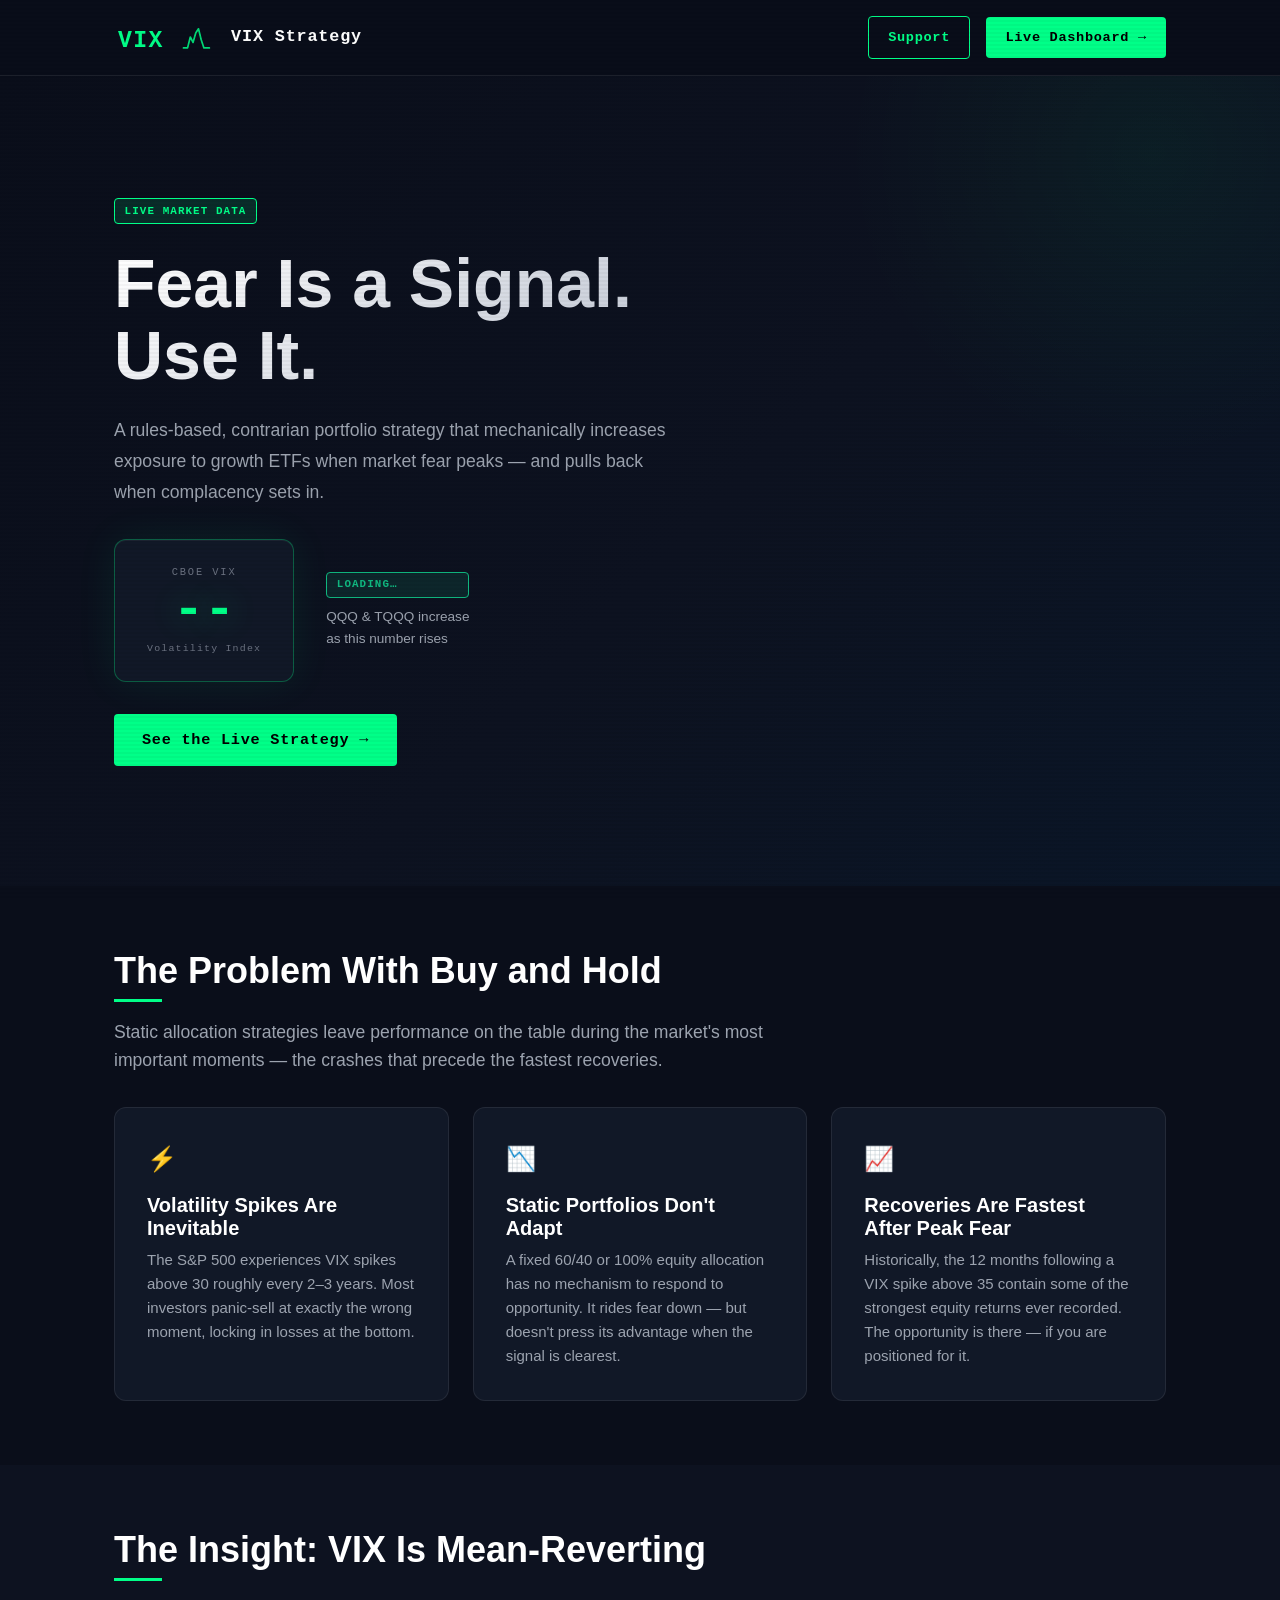
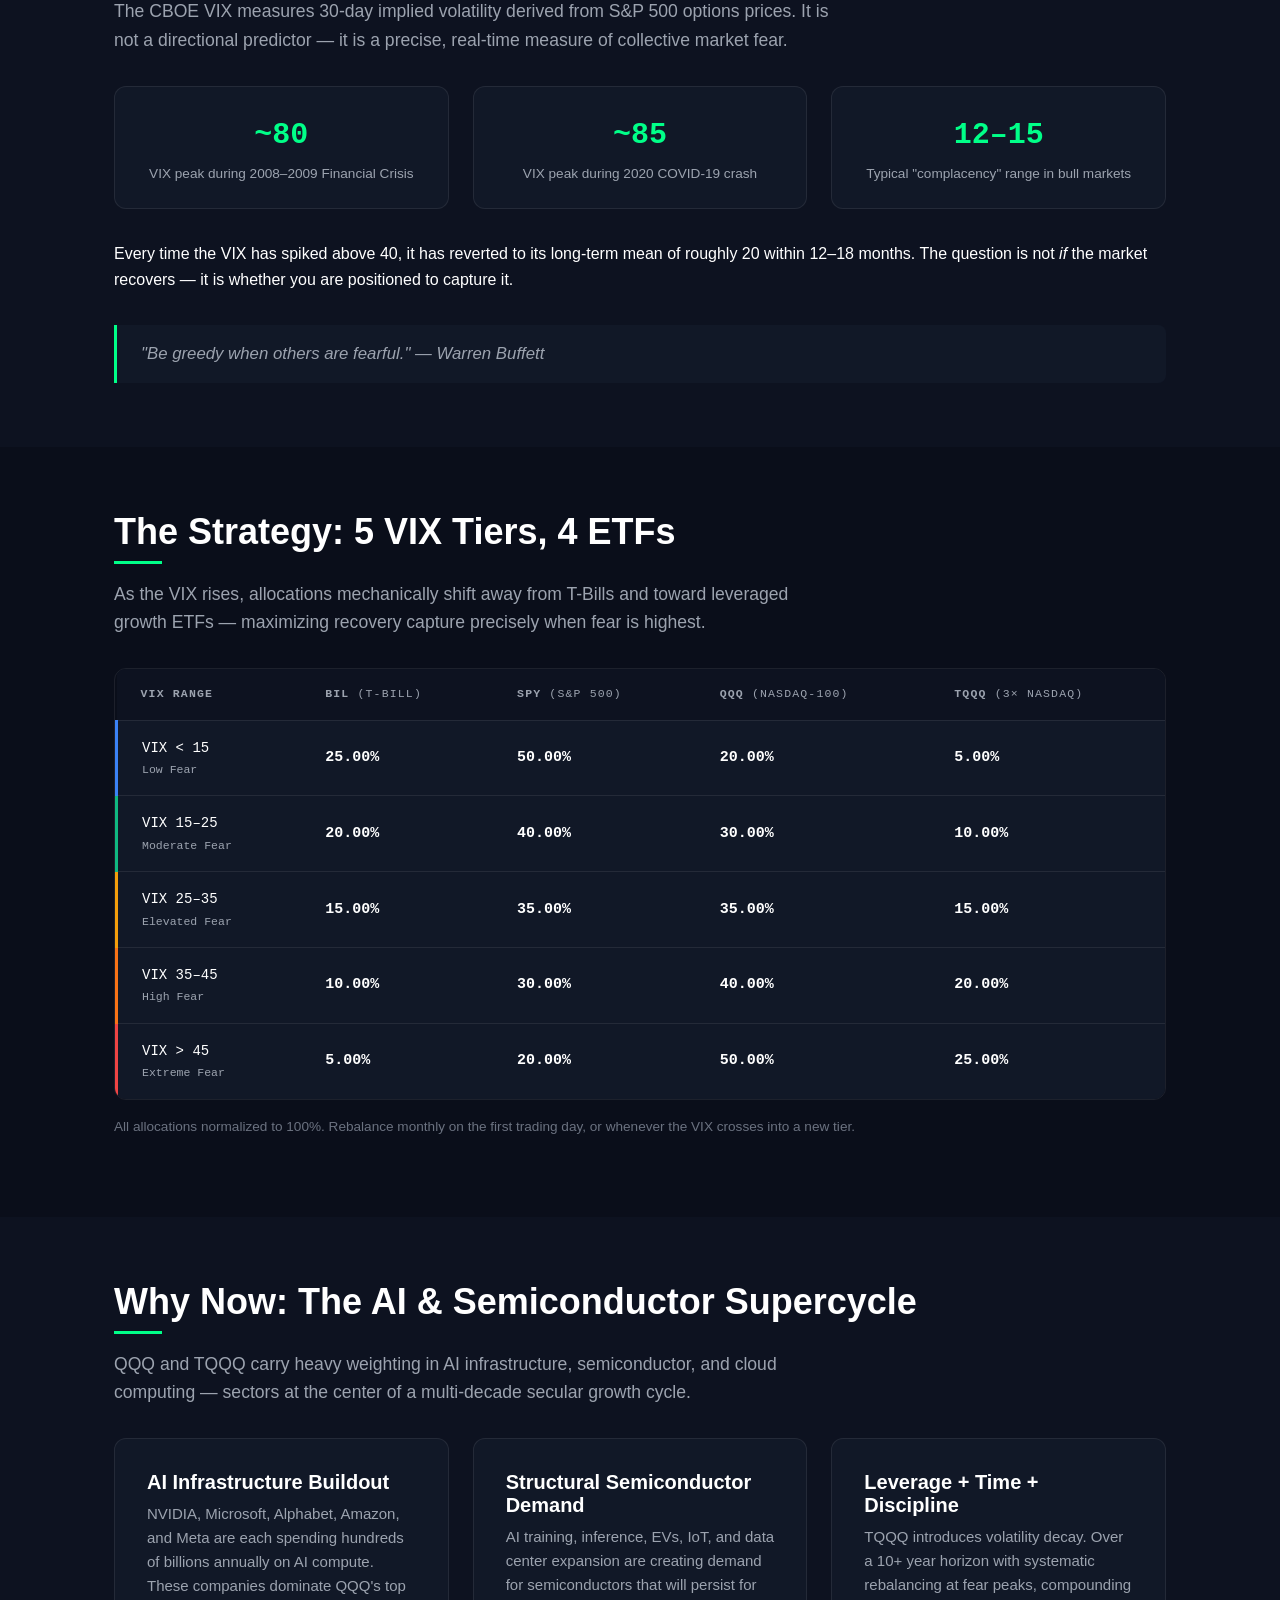
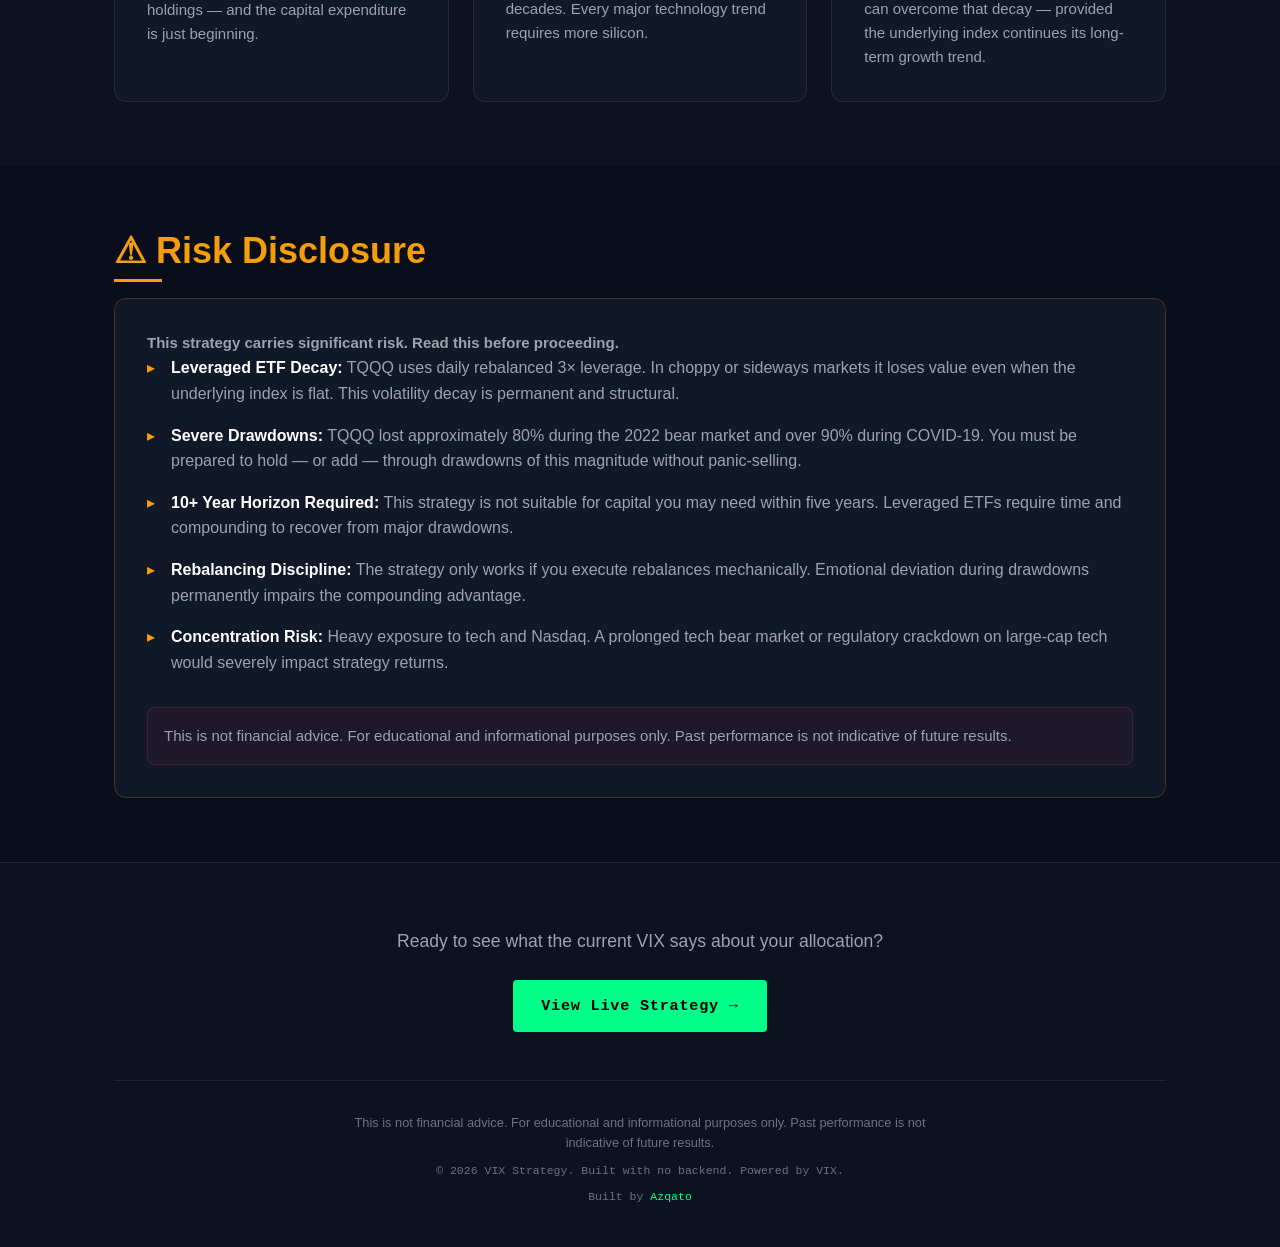
==== index.html @ ffb61e94 "feat: add footer credit and Support nav link (v1.0.9) - Added "Built by Azqato" footer credit on all" ====
<!DOCTYPE html>
<html lang="en">
<head>
  <meta charset="UTF-8">
  <meta name="viewport" content="width=device-width, initial-scale=1.0">
  <title>VIX Strategy — Fear Is a Signal. Use It.</title>
  <meta name="description" content="A rules-based, VIX-driven portfolio strategy. Real-time ETF allocations that increase growth exposure when market fear peaks.">

  <!-- Open Graph -->
  <meta property="og:title"       content="VIX Strategy — Fear Is a Signal. Use It.">
  <meta property="og:description" content="Dynamic ETF allocations driven by the CBOE VIX. More aggressive exposure when fear is highest.">
  <meta property="og:type"        content="website">
  <meta property="og:image"       content="assets/img/logo.svg">

  <link rel="icon" href="assets/img/favicon.svg" type="image/svg+xml">
  <link rel="stylesheet" href="assets/css/styles.css">
</head>
<body>

<!-- ============================================================
     Navigation
     ============================================================ -->
<header class="site-header">
  <nav class="nav-container" aria-label="Main navigation">
    <a href="index.html" class="nav-brand">
      <img src="assets/img/logo.svg" alt="VIX Strategy" class="nav-logo">
      <span class="nav-title">VIX Strategy</span>
    </a>
    <div style="display:flex;align-items:center;gap:var(--sp-md);">
      <a href="https://azqato.github.io/support.html" class="btn-secondary" target="_blank" rel="noopener noreferrer">Support</a>
      <a href="strategy.html" class="btn-primary">Live Dashboard →</a>
    </div>
  </nav>
</header>

<main>

  <!-- ============================================================
       Hero
       ============================================================ -->
  <section id="hero" class="hero-section">
    <div class="container">
      <div class="hero-content">
        <div class="hero-badge">
          <span class="badge badge-live" aria-label="Live market data indicator">LIVE MARKET DATA</span>
        </div>

        <h1 class="hero-headline">Fear Is a Signal.<br>Use It.</h1>

        <p class="hero-subheadline">
          A rules-based, contrarian portfolio strategy that mechanically
          increases exposure to growth ETFs when market fear peaks —
          and pulls back when complacency sets in.
        </p>

        <div class="hero-gauge-wrapper" aria-label="Live VIX gauge">
          <div class="vix-gauge-display">
            <div class="gauge-label">CBOE VIX</div>
            <div class="gauge-value" id="hero-vix-value" aria-live="polite" aria-label="Current VIX value">--</div>
            <div class="gauge-sublabel">Volatility Index</div>
          </div>
          <div class="gauge-tier-indicator">
            <span class="badge badge-tier2" id="hero-tier-badge">Loading…</span>
            <span class="text-secondary" style="font-size:0.85rem;">QQQ &amp; TQQQ increase<br>as this number rises</span>
          </div>
        </div>

        <a href="strategy.html" class="btn-primary btn-large">See the Live Strategy →</a>
      </div>
    </div>
  </section>

  <!-- ============================================================
       The Problem
       ============================================================ -->
  <section id="problem" class="section">
    <div class="container">
      <h2 class="section-title">The Problem With Buy and Hold</h2>
      <p class="section-lead">
        Static allocation strategies leave performance on the table
        during the market's most important moments — the crashes that
        precede the fastest recoveries.
      </p>

      <div class="problem-grid">
        <div class="card">
          <div class="card-icon text-accent-red">⚡</div>
          <h3>Volatility Spikes Are Inevitable</h3>
          <p>
            The S&amp;P 500 experiences VIX spikes above 30 roughly every
            2–3 years. Most investors panic-sell at exactly the wrong moment,
            locking in losses at the bottom.
          </p>
        </div>

        <div class="card">
          <div class="card-icon text-accent-amber">📉</div>
          <h3>Static Portfolios Don't Adapt</h3>
          <p>
            A fixed 60/40 or 100% equity allocation has no mechanism to
            respond to opportunity. It rides fear down — but doesn't
            press its advantage when the signal is clearest.
          </p>
        </div>

        <div class="card">
          <div class="card-icon text-accent-green">📈</div>
          <h3>Recoveries Are Fastest After Peak Fear</h3>
          <p>
            Historically, the 12 months following a VIX spike above 35
            contain some of the strongest equity returns ever recorded.
            The opportunity is there — if you are positioned for it.
          </p>
        </div>
      </div>
    </div>
  </section>

  <!-- ============================================================
       The Insight
       ============================================================ -->
  <section id="insight" class="section section-alt">
    <div class="container">
      <h2 class="section-title">The Insight: VIX Is Mean-Reverting</h2>
      <p class="section-lead">
        The CBOE VIX measures 30-day implied volatility derived from
        S&amp;P 500 options prices. It is not a directional predictor —
        it is a precise, real-time measure of collective market fear.
      </p>

      <div class="insight-grid">
        <div class="insight-stat">
          <div class="stat-value text-accent-green">~80</div>
          <div class="stat-label">VIX peak during 2008–2009 Financial Crisis</div>
        </div>
        <div class="insight-stat">
          <div class="stat-value text-accent-green">~85</div>
          <div class="stat-label">VIX peak during 2020 COVID-19 crash</div>
        </div>
        <div class="insight-stat">
          <div class="stat-value text-accent-green">12–15</div>
          <div class="stat-label">Typical "complacency" range in bull markets</div>
        </div>
      </div>

      <p>
        Every time the VIX has spiked above 40, it has reverted to its
        long-term mean of roughly 20 within 12–18 months. The question
        is not <em>if</em> the market recovers — it is whether you are
        positioned to capture it.
      </p>

      <blockquote class="insight-quote">
        <p>"Be greedy when others are fearful." — Warren Buffett</p>
      </blockquote>
    </div>
  </section>

  <!-- ============================================================
       The Strategy
       ============================================================ -->
  <section id="strategy" class="section">
    <div class="container">
      <h2 class="section-title">The Strategy: 5 VIX Tiers, 4 ETFs</h2>
      <p class="section-lead">
        As the VIX rises, allocations mechanically shift away from
        T-Bills and toward leveraged growth ETFs — maximizing recovery
        capture precisely when fear is highest.
      </p>

      <div class="table-wrapper">
        <table class="table-styled" aria-label="VIX tier allocation table">
          <thead>
            <tr>
              <th>VIX Range</th>
              <th>BIL <span class="ticker-desc">(T-Bill)</span></th>
              <th>SPY <span class="ticker-desc">(S&P 500)</span></th>
              <th>QQQ <span class="ticker-desc">(Nasdaq-100)</span></th>
              <th>TQQQ <span class="ticker-desc">(3× Nasdaq)</span></th>
            </tr>
          </thead>
          <tbody>
            <tr class="tier-row" data-tier="tier1">
              <td class="tier-label">VIX &lt; 15<span class="fear-label">Low Fear</span></td>
              <td class="data-value">25.00%</td>
              <td class="data-value">50.00%</td>
              <td class="data-value">20.00%</td>
              <td class="data-value">5.00%</td>
            </tr>
            <tr class="tier-row" data-tier="tier2">
              <td class="tier-label">VIX 15–25<span class="fear-label">Moderate Fear</span></td>
              <td class="data-value">20.00%</td>
              <td class="data-value">40.00%</td>
              <td class="data-value">30.00%</td>
              <td class="data-value">10.00%</td>
            </tr>
            <tr class="tier-row" data-tier="tier3">
              <td class="tier-label">VIX 25–35<span class="fear-label">Elevated Fear</span></td>
              <td class="data-value">15.00%</td>
              <td class="data-value">35.00%</td>
              <td class="data-value">35.00%</td>
              <td class="data-value">15.00%</td>
            </tr>
            <tr class="tier-row" data-tier="tier4">
              <td class="tier-label">VIX 35–45<span class="fear-label">High Fear</span></td>
              <td class="data-value">10.00%</td>
              <td class="data-value">30.00%</td>
              <td class="data-value">40.00%</td>
              <td class="data-value">20.00%</td>
            </tr>
            <tr class="tier-row" data-tier="tier5">
              <td class="tier-label">VIX &gt; 45<span class="fear-label">Extreme Fear</span></td>
              <td class="data-value">5.00%</td>
              <td class="data-value">20.00%</td>
              <td class="data-value">50.00%</td>
              <td class="data-value">25.00%</td>
            </tr>
          </tbody>
        </table>
      </div>

      <p class="table-note">
        All allocations normalized to 100%. Rebalance monthly on the first
        trading day, or whenever the VIX crosses into a new tier.
      </p>
    </div>
  </section>

  <!-- ============================================================
       Why Now
       ============================================================ -->
  <section id="why-now" class="section section-alt">
    <div class="container">
      <h2 class="section-title">Why Now: The AI &amp; Semiconductor Supercycle</h2>
      <p class="section-lead">
        QQQ and TQQQ carry heavy weighting in AI infrastructure,
        semiconductor, and cloud computing — sectors at the center of a
        multi-decade secular growth cycle.
      </p>

      <div class="why-grid">
        <div class="card">
          <h3>AI Infrastructure Buildout</h3>
          <p>
            NVIDIA, Microsoft, Alphabet, Amazon, and Meta are each spending
            hundreds of billions annually on AI compute. These companies
            dominate QQQ's top holdings — and the capital expenditure is
            just beginning.
          </p>
        </div>
        <div class="card">
          <h3>Structural Semiconductor Demand</h3>
          <p>
            AI training, inference, EVs, IoT, and data center expansion are
            creating demand for semiconductors that will persist for decades.
            Every major technology trend requires more silicon.
          </p>
        </div>
        <div class="card">
          <h3>Leverage + Time + Discipline</h3>
          <p>
            TQQQ introduces volatility decay. Over a 10+ year horizon with
            systematic rebalancing at fear peaks, compounding can overcome
            that decay — provided the underlying index continues its
            long-term growth trend.
          </p>
        </div>
      </div>
    </div>
  </section>

  <!-- ============================================================
       Risk Disclosure
       ============================================================ -->
  <section id="risk" class="section risk-section">
    <div class="container">
      <h2 class="section-title">⚠ Risk Disclosure</h2>

      <div class="risk-card card">
        <p class="risk-lead">This strategy carries significant risk. Read this before proceeding.</p>

        <ul class="risk-list" aria-label="Risk factors">
          <li>
            <strong>Leveraged ETF Decay:</strong> TQQQ uses daily rebalanced
            3× leverage. In choppy or sideways markets it loses value even
            when the underlying index is flat. This volatility decay is
            permanent and structural.
          </li>
          <li>
            <strong>Severe Drawdowns:</strong> TQQQ lost approximately 80%
            during the 2022 bear market and over 90% during COVID-19. You
            must be prepared to hold — or add — through drawdowns of this
            magnitude without panic-selling.
          </li>
          <li>
            <strong>10+ Year Horizon Required:</strong> This strategy is not
            suitable for capital you may need within five years. Leveraged ETFs
            require time and compounding to recover from major drawdowns.
          </li>
          <li>
            <strong>Rebalancing Discipline:</strong> The strategy only works
            if you execute rebalances mechanically. Emotional deviation during
            drawdowns permanently impairs the compounding advantage.
          </li>
          <li>
            <strong>Concentration Risk:</strong> Heavy exposure to tech and
            Nasdaq. A prolonged tech bear market or regulatory crackdown on
            large-cap tech would severely impact strategy returns.
          </li>
        </ul>

        <p class="disclaimer-text">
          This is not financial advice. For educational and informational
          purposes only. Past performance is not indicative of future results.
        </p>
      </div>
    </div>
  </section>

</main>

<!-- ============================================================
     Footer
     ============================================================ -->
<footer class="site-footer">
  <div class="container">
    <div class="footer-cta">
      <p>Ready to see what the current VIX says about your allocation?</p>
      <a href="strategy.html" class="btn-primary btn-large">View Live Strategy →</a>
    </div>
    <div class="footer-disclaimer">
      <p>
        This is not financial advice. For educational and informational
        purposes only. Past performance is not indicative of future results.
      </p>
      <p class="footer-copyright">© 2026 VIX Strategy. Built with no backend. Powered by VIX.</p>
      <p class="footer-copyright">Built by <a href="https://azqato.github.io/" target="_blank" rel="noopener noreferrer" style="color:var(--accent-green);text-decoration:none;">Azqato</a></p>
    </div>
  </div>
</footer>

<script type="module">
  import { getCachedVIX, fetchVIX } from './assets/js/vix.js';
  import { getTier }                from './assets/js/strategy.js';

  const SHORT_LABELS = {
    tier1: 'Tier 1 — Low Fear',
    tier2: 'Tier 2 — Moderate Fear',
    tier3: 'Tier 3 — Elevated Fear',
    tier4: 'Tier 4 — High Fear',
    tier5: 'Tier 5 — Extreme Fear',
  };
  const TIER_CLASSES = {
    tier1: 'badge badge-tier1',
    tier2: 'badge badge-tier2',
    tier3: 'badge badge-tier3',
    tier4: 'badge badge-tier4',
    tier5: 'badge badge-tier5',
  };

  function updateGauge(vixValue) {
    const valueEl = document.getElementById('hero-vix-value');
    const badgeEl = document.getElementById('hero-tier-badge');
    if (!valueEl || !badgeEl || vixValue == null) return;
    valueEl.textContent   = vixValue.toFixed(2);
    const tier            = getTier(vixValue);
    badgeEl.textContent   = SHORT_LABELS[tier] ?? tier;
    badgeEl.className     = TIER_CLASSES[tier] ?? 'badge';
  }

  (async () => {
    // Paint last-known value from localStorage instantly — no network wait
    const cached = getCachedVIX();
    if (cached) updateGauge(cached.value);

    // Fetch fresh data and update if it changed
    const fresh = await fetchVIX();
    if (fresh.value != null) updateGauge(fresh.value);
  })();
</script>
</body>
</html>
---- assets/css/styles.css ----
/* ================================================
   VIX Strategy — Global Stylesheet
   ================================================ */

:root {
  /* Backgrounds */
  --bg-primary:    #0a0e1a;
  --bg-secondary:  #0d1220;
  --bg-card:       #111827;
  --bg-card-hover: #1a2235;

  /* Text */
  --text-primary:   #ffffff;
  --text-secondary: #9ca3af;
  --text-muted:     #6b7280;

  /* Accents */
  --accent-green:  #00ff88;
  --accent-amber:  #f59e0b;
  --accent-blue:   #3b82f6;
  --accent-red:    #ef4444;
  --accent-orange: #f97316;

  /* Borders */
  --border:        rgba(255, 255, 255, 0.08);
  --border-accent: rgba(0, 255, 136, 0.3);

  /* Ticker colors (match TICKERS in strategy.js) */
  --color-bil:  #3b82f6;
  --color-spy:  #00ff88;
  --color-qqq:  #f59e0b;
  --color-tqqq: #ef4444;

  /* Tier indicator colors */
  --tier1-color: #3b82f6;
  --tier2-color: #10b981;
  --tier3-color: #f59e0b;
  --tier4-color: #f97316;
  --tier5-color: #ef4444;

  /* Typography */
  --font-body: -apple-system, BlinkMacSystemFont, 'Segoe UI', Roboto, sans-serif;
  --font-mono: 'Courier New', 'Lucida Console', monospace;

  /* Spacing scale */
  --sp-xs:  0.25rem;
  --sp-sm:  0.5rem;
  --sp-md:  1rem;
  --sp-lg:  1.5rem;
  --sp-xl:  2rem;
  --sp-2xl: 3rem;
  --sp-3xl: 4rem;

  /* Radius */
  --r-sm: 4px;
  --r-md: 8px;
  --r-lg: 12px;

  --transition: all 0.2s ease;
}

/* ================================================
   Reset
   ================================================ */
*, *::before, *::after {
  box-sizing: border-box;
  margin: 0;
  padding: 0;
}

html { scroll-behavior: smooth; }

body {
  background-color: var(--bg-primary);
  color: var(--text-primary);
  font-family: var(--font-body);
  font-size: 1rem;
  line-height: 1.6;
  min-width: 375px;
  overflow-x: hidden;
}

/* Subtle scanline overlay — pointer-events disabled so it doesn't block clicks */
body::before {
  content: '';
  position: fixed;
  inset: 0;
  background: repeating-linear-gradient(
    0deg,
    transparent,
    transparent 2px,
    rgba(0, 0, 0, 0.03) 2px,
    rgba(0, 0, 0, 0.03) 4px
  );
  pointer-events: none;
  z-index: 9999;
}

/* ================================================
   Typography
   ================================================ */
h1, h2, h3, h4 {
  font-weight: 700;
  line-height: 1.15;
  color: var(--text-primary);
}

h1 { font-size: clamp(2rem, 5vw, 3.5rem); }
h2 { font-size: clamp(1.5rem, 3vw, 2.25rem); }
h3 { font-size: 1.25rem; }
h4 { font-size: 1rem; }

p   { margin-bottom: var(--sp-md); }
em  { font-style: italic; }

a {
  color: var(--accent-green);
  text-decoration: none;
  transition: var(--transition);
}
a:hover { opacity: 0.8; }

/* ================================================
   Layout
   ================================================ */
.container {
  width: 100%;
  max-width: 1100px;
  margin: 0 auto;
  padding: 0 var(--sp-lg);
}

/* ================================================
   Navigation
   ================================================ */
.site-header {
  position: sticky;
  top: 0;
  z-index: 100;
  background: rgba(10, 14, 26, 0.96);
  border-bottom: 1px solid var(--border);
  backdrop-filter: blur(10px);
}

.nav-container {
  display: flex;
  align-items: center;
  justify-content: space-between;
  padding: var(--sp-md) var(--sp-lg);
  max-width: 1100px;
  margin: 0 auto;
}

.nav-brand {
  display: flex;
  align-items: center;
  gap: var(--sp-sm);
  text-decoration: none;
}

.nav-logo  { height: 30px; width: auto; }

.nav-title {
  font-family: var(--font-mono);
  font-size: 1.05rem;
  font-weight: 700;
  color: var(--text-primary);
  letter-spacing: 0.05em;
}

/* ================================================
   Buttons
   ================================================ */
.btn-primary {
  display: inline-block;
  padding: 0.6rem 1.2rem;
  background: var(--accent-green);
  color: #000;
  font-family: var(--font-mono);
  font-size: 0.85rem;
  font-weight: 700;
  letter-spacing: 0.05em;
  border-radius: var(--r-sm);
  border: none;
  cursor: pointer;
  text-decoration: none;
  transition: var(--transition);
}
.btn-primary:hover {
  background: #00e87a;
  opacity: 1;
  transform: translateY(-1px);
  box-shadow: 0 4px 18px rgba(0, 255, 136, 0.35);
}
.btn-primary.btn-large {
  padding: 0.875rem 1.75rem;
  font-size: 0.95rem;
}

.btn-secondary {
  display: inline-block;
  padding: 0.6rem 1.2rem;
  background: transparent;
  color: var(--accent-green);
  font-family: var(--font-mono);
  font-size: 0.85rem;
  font-weight: 600;
  letter-spacing: 0.05em;
  border-radius: var(--r-sm);
  border: 1px solid var(--accent-green);
  cursor: pointer;
  text-decoration: none;
  transition: var(--transition);
}
.btn-secondary:hover {
  background: rgba(0, 255, 136, 0.1);
  opacity: 1;
}

/* ================================================
   Badges
   ================================================ */
.badge {
  display: inline-block;
  padding: 0.2rem 0.6rem;
  font-family: var(--font-mono);
  font-size: 0.68rem;
  font-weight: 700;
  letter-spacing: 0.1em;
  text-transform: uppercase;
  border-radius: var(--r-sm);
}

.badge-live {
  background: rgba(0, 255, 136, 0.12);
  color: var(--accent-green);
  border: 1px solid var(--accent-green);
  animation: pulse-badge 2.5s ease-in-out infinite;
}
.badge-cached {
  background: rgba(245, 158, 11, 0.12);
  color: var(--accent-amber);
  border: 1px solid var(--accent-amber);
}
.badge-error {
  background: rgba(239, 68, 68, 0.12);
  color: var(--accent-red);
  border: 1px solid var(--accent-red);
}

@keyframes pulse-badge {
  0%, 100% { opacity: 1; }
  50%       { opacity: 0.55; }
}

/* Tier variant badges */
.badge-tier1 { background: rgba(59,130,246,0.12); color: var(--tier1-color); border: 1px solid var(--tier1-color); }
.badge-tier2 { background: rgba(16,185,129,0.12); color: var(--tier2-color); border: 1px solid var(--tier2-color); }
.badge-tier3 { background: rgba(245,158,11,0.12); color: var(--tier3-color); border: 1px solid var(--tier3-color); }
.badge-tier4 { background: rgba(249,115,22,0.12); color: var(--tier4-color); border: 1px solid var(--tier4-color); }
.badge-tier5 { background: rgba(239,68,68,0.12);  color: var(--tier5-color); border: 1px solid var(--tier5-color); }

/* ================================================
   Cards
   ================================================ */
.card {
  background: var(--bg-card);
  border: 1px solid var(--border);
  border-radius: var(--r-lg);
  padding: var(--sp-xl);
  transition: var(--transition);
}
.card:hover {
  border-color: rgba(0, 255, 136, 0.18);
  background: var(--bg-card-hover);
}
.card h3 { margin-bottom: var(--sp-sm); }
.card p  { color: var(--text-secondary); font-size: 0.9375rem; margin-bottom: 0; }

.card-icon { font-size: 1.5rem; margin-bottom: var(--sp-md); }

/* ================================================
   Tables
   ================================================ */
.table-wrapper {
  overflow-x: auto;
  border-radius: var(--r-lg);
  border: 1px solid var(--border);
}

.table-styled {
  width: 100%;
  border-collapse: collapse;
  font-size: 0.9375rem;
}

.table-styled thead { background: var(--bg-secondary); }

.table-styled th {
  padding: var(--sp-md) var(--sp-lg);
  text-align: left;
  font-family: var(--font-mono);
  font-size: 0.72rem;
  font-weight: 700;
  letter-spacing: 0.1em;
  text-transform: uppercase;
  color: var(--text-secondary);
  border-bottom: 1px solid var(--border);
  white-space: nowrap;
}

.table-styled td {
  padding: var(--sp-md) var(--sp-lg);
  border-bottom: 1px solid var(--border);
  color: var(--text-primary);
  vertical-align: middle;
}

.table-styled tbody tr:last-child td { border-bottom: none; }

.table-styled tbody tr {
  background: var(--bg-card);
  transition: var(--transition);
}
.table-styled tbody tr:hover { background: var(--bg-card-hover); }

/* Tier left-border color coding */
.tier-row[data-tier="tier1"] { border-left: 3px solid var(--tier1-color); }
.tier-row[data-tier="tier2"] { border-left: 3px solid var(--tier2-color); }
.tier-row[data-tier="tier3"] { border-left: 3px solid var(--tier3-color); }
.tier-row[data-tier="tier4"] { border-left: 3px solid var(--tier4-color); }
.tier-row[data-tier="tier5"] { border-left: 3px solid var(--tier5-color); }

/* Active row on strategy page tier-reference table */
.tier-active-row {
  background: rgba(0, 255, 136, 0.05) !important;
  border-left: 3px solid var(--accent-green) !important;
}
.tier-active-row td { color: var(--accent-green) !important; }

.tier-label      { font-family: var(--font-mono); font-size: 0.875rem; }
.fear-label      { display: block; font-size: 0.72rem; color: var(--text-secondary); margin-top: 2px; }
.ticker-desc     { font-weight: 400; color: var(--text-secondary); font-size: 0.72rem; }

.data-value {
  font-family: var(--font-mono);
  font-weight: 600;
}

/* ================================================
   Section Base
   ================================================ */
.section { padding: var(--sp-3xl) 0; }

.section-alt { background: var(--bg-secondary); }

.section-title {
  margin-bottom: var(--sp-md);
}
.section-title::after {
  content: '';
  display: block;
  width: 48px;
  height: 3px;
  background: var(--accent-green);
  margin-top: var(--sp-sm);
}

.section-lead {
  font-size: 1.1rem;
  color: var(--text-secondary);
  margin-bottom: var(--sp-xl);
  max-width: 720px;
}

.table-note {
  margin-top: var(--sp-md);
  font-size: 0.85rem;
  color: var(--text-muted);
}

/* ================================================
   Hero (index.html)
   ================================================ */
.hero-section {
  min-height: 90vh;
  display: flex;
  align-items: center;
  padding: var(--sp-3xl) 0;
  background: linear-gradient(135deg, var(--bg-primary) 0%, #0d1220 55%, #0a1628 100%);
  position: relative;
  overflow: hidden;
}
.hero-section::after {
  content: '';
  position: absolute;
  top: -30%;
  right: -15%;
  width: 640px;
  height: 640px;
  background: radial-gradient(circle, rgba(0, 255, 136, 0.05) 0%, transparent 68%);
  pointer-events: none;
}

.hero-content {
  position: relative;
  z-index: 1;
  max-width: 700px;
}

.hero-badge   { margin-bottom: var(--sp-lg); }

.hero-headline {
  font-size: clamp(2.5rem, 6vw, 4.25rem);
  font-weight: 900;
  line-height: 1.05;
  margin-bottom: var(--sp-lg);
  background: linear-gradient(140deg, #ffffff 0%, #b0b8c8 100%);
  -webkit-background-clip: text;
  -webkit-text-fill-color: transparent;
  background-clip: text;
}

.hero-subheadline {
  font-size: 1.1rem;
  color: var(--text-secondary);
  max-width: 560px;
  line-height: 1.75;
  margin-bottom: var(--sp-xl);
}

.hero-gauge-wrapper {
  display: flex;
  align-items: center;
  gap: var(--sp-xl);
  margin: var(--sp-xl) 0;
}

.vix-gauge-display {
  background: var(--bg-card);
  border: 1px solid var(--border-accent);
  border-radius: var(--r-lg);
  padding: var(--sp-lg) var(--sp-xl);
  text-align: center;
  box-shadow: 0 0 40px rgba(0, 255, 136, 0.08), inset 0 1px 0 rgba(255,255,255,0.05);
}

.gauge-label {
  font-family: var(--font-mono);
  font-size: 0.65rem;
  letter-spacing: 0.18em;
  text-transform: uppercase;
  color: var(--text-muted);
  margin-bottom: var(--sp-xs);
}

.gauge-value {
  font-family: var(--font-mono);
  font-size: 3.25rem;
  font-weight: 700;
  color: var(--accent-green);
  text-shadow: 0 0 32px rgba(0, 255, 136, 0.45);
  line-height: 1;
  animation: gauge-pulse 3s ease-in-out infinite;
}

.gauge-sublabel {
  font-family: var(--font-mono);
  font-size: 0.62rem;
  letter-spacing: 0.12em;
  color: var(--text-muted);
  margin-top: var(--sp-xs);
}

.gauge-tier-indicator {
  display: flex;
  flex-direction: column;
  gap: var(--sp-sm);
}

@keyframes gauge-pulse {
  0%, 100% { opacity: 1;   text-shadow: 0 0 32px rgba(0,255,136,0.45); }
  50%       { opacity: 0.8; text-shadow: 0 0 16px rgba(0,255,136,0.2);  }
}

/* ================================================
   Problem / Why-Now Grid
   ================================================ */
.problem-grid,
.why-grid {
  display: grid;
  grid-template-columns: repeat(auto-fit, minmax(270px, 1fr));
  gap: var(--sp-lg);
}

/* ================================================
   Insight Section
   ================================================ */
.insight-grid {
  display: grid;
  grid-template-columns: repeat(auto-fit, minmax(180px, 1fr));
  gap: var(--sp-lg);
  margin: var(--sp-xl) 0;
}

.insight-stat {
  text-align: center;
  padding: var(--sp-lg);
  background: var(--bg-card);
  border: 1px solid var(--border);
  border-radius: var(--r-lg);
}

.stat-value {
  font-family: var(--font-mono);
  font-size: 1.875rem;
  font-weight: 700;
  margin-bottom: var(--sp-xs);
}

.stat-label {
  font-size: 0.85rem;
  color: var(--text-secondary);
}

.insight-quote {
  border-left: 3px solid var(--accent-green);
  padding: var(--sp-md) var(--sp-lg);
  margin: var(--sp-xl) 0 0;
  background: var(--bg-card);
  border-radius: 0 var(--r-md) var(--r-md) 0;
  font-style: italic;
  font-size: 1.05rem;
  color: var(--text-secondary);
}
.insight-quote p { margin: 0; }

/* ================================================
   Risk Section
   ================================================ */
.risk-section .section-title       { color: var(--accent-amber); }
.risk-section .section-title::after { background: var(--accent-amber); }

.risk-card { border-color: rgba(245, 158, 11, 0.2); }

.risk-lead {
  font-size: 1.05rem;
  font-weight: 600;
  color: var(--accent-amber);
  margin-bottom: var(--sp-lg);
}

.risk-list {
  list-style: none;
  display: flex;
  flex-direction: column;
  gap: var(--sp-md);
  margin-bottom: var(--sp-xl);
}
.risk-list li {
  padding-left: var(--sp-lg);
  position: relative;
  color: var(--text-secondary);
}
.risk-list li::before {
  content: '▸';
  position: absolute;
  left: 0;
  color: var(--accent-amber);
}
.risk-list li strong { color: var(--text-primary); }

.disclaimer-text {
  font-size: 0.85rem;
  color: var(--text-muted);
  padding: var(--sp-md);
  background: rgba(239, 68, 68, 0.05);
  border: 1px solid rgba(239, 68, 68, 0.2);
  border-radius: var(--r-md);
  margin-bottom: 0;
}

/* ================================================
   Footer
   ================================================ */
.site-footer {
  background: var(--bg-secondary);
  border-top: 1px solid var(--border);
  padding: var(--sp-3xl) 0 var(--sp-xl);
}

.footer-cta {
  text-align: center;
  margin-bottom: var(--sp-2xl);
}
.footer-cta p {
  font-size: 1.1rem;
  color: var(--text-secondary);
  margin-bottom: var(--sp-lg);
}

.footer-disclaimer {
  text-align: center;
  border-top: 1px solid var(--border);
  padding-top: var(--sp-xl);
}
.footer-disclaimer p {
  font-size: 0.8rem;
  color: var(--text-muted);
  max-width: 620px;
  margin: 0 auto var(--sp-sm);
}
.footer-copyright {
  font-family: var(--font-mono);
  font-size: 0.72rem !important;
}

/* ================================================
   Strategy Page — VIX Feed
   ================================================ */
.vix-feed-section {
  padding: var(--sp-2xl) 0;
  background: var(--bg-secondary);
  border-bottom: 1px solid var(--border);
}

.vix-feed-inner {
  display: flex;
  align-items: center;
  justify-content: space-between;
  flex-wrap: wrap;
  gap: var(--sp-lg);
}

.vix-primary {
  display: flex;
  align-items: flex-end;
  gap: var(--sp-md);
}

.vix-number {
  font-family: var(--font-mono);
  font-size: clamp(4rem, 10vw, 6rem);
  font-weight: 700;
  color: var(--accent-green);
  text-shadow: 0 0 40px rgba(0, 255, 136, 0.3);
  line-height: 1;
  transition: color 0.3s ease;
}

@keyframes flash-update {
  0%   { color: var(--accent-green); }
  40%  { color: #ffffff; text-shadow: 0 0 20px rgba(255,255,255,0.6); }
  100% { color: var(--accent-green); }
}
.vix-number.vix-updated { animation: flash-update 0.5s ease forwards; }

.vix-meta {
  display: flex;
  flex-direction: column;
  gap: var(--sp-xs);
  padding-bottom: 0.5rem;
}
.vix-index-label {
  font-family: var(--font-mono);
  font-size: 0.7rem;
  letter-spacing: 0.12em;
  text-transform: uppercase;
  color: var(--text-muted);
}
.vix-timestamp {
  font-family: var(--font-mono);
  font-size: 0.8rem;
  color: var(--text-secondary);
}

.vix-actions {
  display: flex;
  align-items: center;
  gap: var(--sp-md);
}

/* ================================================
   Strategy Page — Tier Banner
   ================================================ */
.tier-banner-section {
  padding: var(--sp-md) 0;
  border-bottom: 1px solid var(--border);
}

.tier-banner {
  display: inline-block;
  font-family: var(--font-mono);
  font-size: clamp(0.8rem, 2vw, 1rem);
  font-weight: 700;
  letter-spacing: 0.04em;
  padding: var(--sp-md) var(--sp-lg);
  border-radius: var(--r-md);
  background: var(--bg-card);
  border: 1px solid var(--border);
  color: var(--text-secondary);
  transition: var(--transition);
}

.tier-banner[data-tier="tier1"] { color: var(--tier1-color); border-color: var(--tier1-color); background: rgba(59,130,246,0.05); }
.tier-banner[data-tier="tier2"] { color: var(--tier2-color); border-color: var(--tier2-color); background: rgba(16,185,129,0.05); }
.tier-banner[data-tier="tier3"] { color: var(--tier3-color); border-color: var(--tier3-color); background: rgba(245,158,11,0.05); }
.tier-banner[data-tier="tier4"] { color: var(--tier4-color); border-color: var(--tier4-color); background: rgba(249,115,22,0.05); }
.tier-banner[data-tier="tier5"] { color: var(--tier5-color); border-color: var(--tier5-color); background: rgba(239,68,68,0.05); }

/* ================================================
   Strategy Page — Chart & Legend
   ================================================ */
.chart-section { padding: var(--sp-2xl) 0; }

.chart-grid {
  display: grid;
  grid-template-columns: 360px 1fr;
  gap: var(--sp-2xl);
  align-items: center;
}

.chart-wrapper {
  position: relative;
  height: 360px;
  width: 100%;
}

.chart-legend {
  display: flex;
  flex-direction: column;
  gap: var(--sp-md);
}

.legend-item {
  display: flex;
  align-items: center;
  gap: var(--sp-sm);
  padding: var(--sp-md) var(--sp-lg);
  background: var(--bg-card);
  border: 1px solid var(--border);
  border-radius: var(--r-md);
  transition: var(--transition);
}
.legend-item:hover { border-color: rgba(255,255,255,0.15); background: var(--bg-card-hover); }

.legend-swatch {
  width: 14px;
  height: 14px;
  border-radius: 3px;
  flex-shrink: 0;
}
.legend-symbol {
  font-family: var(--font-mono);
  font-weight: 700;
  font-size: 1rem;
  flex: 1;
}
.legend-pct {
  font-family: var(--font-mono);
  font-size: 1rem;
  color: var(--accent-green);
}

/* ================================================
   Strategy Page — Ticker Badge
   ================================================ */
.ticker-badge {
  font-family: var(--font-mono);
  font-weight: 700;
  font-size: 0.8rem;
  padding: 0.15rem 0.45rem;
  border-radius: var(--r-sm);
  border: 1px solid currentColor;
}

/* ================================================
   Strategy Page — Section Headers
   ================================================ */
.dashboard-section {
  padding: var(--sp-2xl) 0;
}
.dashboard-section + .dashboard-section {
  border-top: 1px solid var(--border);
}
.section-header {
  display: flex;
  align-items: center;
  justify-content: space-between;
  margin-bottom: var(--sp-lg);
}
.section-header h2 { margin-bottom: 0; }
.section-header h2::after { display: none; }

/* ================================================
   Strategy Page — Accordion
   ================================================ */
.accordion-details {
  background: var(--bg-card);
  border: 1px solid var(--border);
  border-radius: var(--r-lg);
  overflow: hidden;
}

.accordion-summary {
  padding: var(--sp-lg) var(--sp-xl);
  cursor: pointer;
  font-family: var(--font-mono);
  font-weight: 700;
  font-size: 1rem;
  color: var(--text-primary);
  list-style: none;
  display: flex;
  align-items: center;
  justify-content: space-between;
  user-select: none;
  transition: background 0.15s ease;
}
.accordion-summary:hover { background: var(--bg-card-hover); }
.accordion-summary::after {
  content: '▼';
  font-size: 0.7rem;
  color: var(--text-muted);
  transition: transform 0.2s ease;
}
.accordion-details[open] .accordion-summary::after { transform: rotate(180deg); }
.accordion-summary::-webkit-details-marker { display: none; }

.accordion-content {
  padding: var(--sp-xl);
  border-top: 1px solid var(--border);
  color: var(--text-secondary);
  line-height: 1.75;
}
.accordion-content p + p   { margin-top: var(--sp-md); }
.accordion-content h4 {
  font-family: var(--font-mono);
  font-size: 0.78rem;
  font-weight: 700;
  text-transform: uppercase;
  letter-spacing: 0.1em;
  color: var(--accent-green);
  margin: var(--sp-lg) 0 var(--sp-sm);
}

/* ================================================
   Color utilities
   ================================================ */
.text-accent-green { color: var(--accent-green) !important; }
.text-accent-amber { color: var(--accent-amber) !important; }
.text-accent-blue  { color: var(--accent-blue)  !important; }
.text-accent-red   { color: var(--accent-red)   !important; }
.text-secondary    { color: var(--text-secondary) !important; }
.text-muted        { color: var(--text-muted) !important; }

/* ================================================
   Responsive
   ================================================ */
@media (max-width: 900px) {
  .chart-grid {
    grid-template-columns: 1fr;
  }
  .chart-wrapper {
    max-width: 320px;
    height: 320px;
    margin: 0 auto;
  }
}

@media (max-width: 768px) {
  .nav-container { padding: var(--sp-sm) var(--sp-md); }
  .nav-title { font-size: 0.9rem; }

  .hero-section { min-height: 100svh; padding: var(--sp-2xl) 0; }
  .hero-gauge-wrapper { flex-direction: column; align-items: flex-start; }

  .problem-grid, .why-grid, .insight-grid {
    grid-template-columns: 1fr;
  }

  .vix-feed-inner { flex-direction: column; align-items: flex-start; }

  .section     { padding: var(--sp-2xl) 0; }
  .chart-section { padding: var(--sp-xl) 0; }

  .table-styled th,
  .table-styled td { padding: var(--sp-sm) var(--sp-md); font-size: 0.875rem; }
}

@media (max-width: 480px) {
  .container { padding: 0 var(--sp-md); }

  .vix-number { font-size: 3.5rem; }

  .card { padding: var(--sp-lg); }

  .tier-banner { font-size: 0.78rem; padding: var(--sp-sm) var(--sp-md); }
}
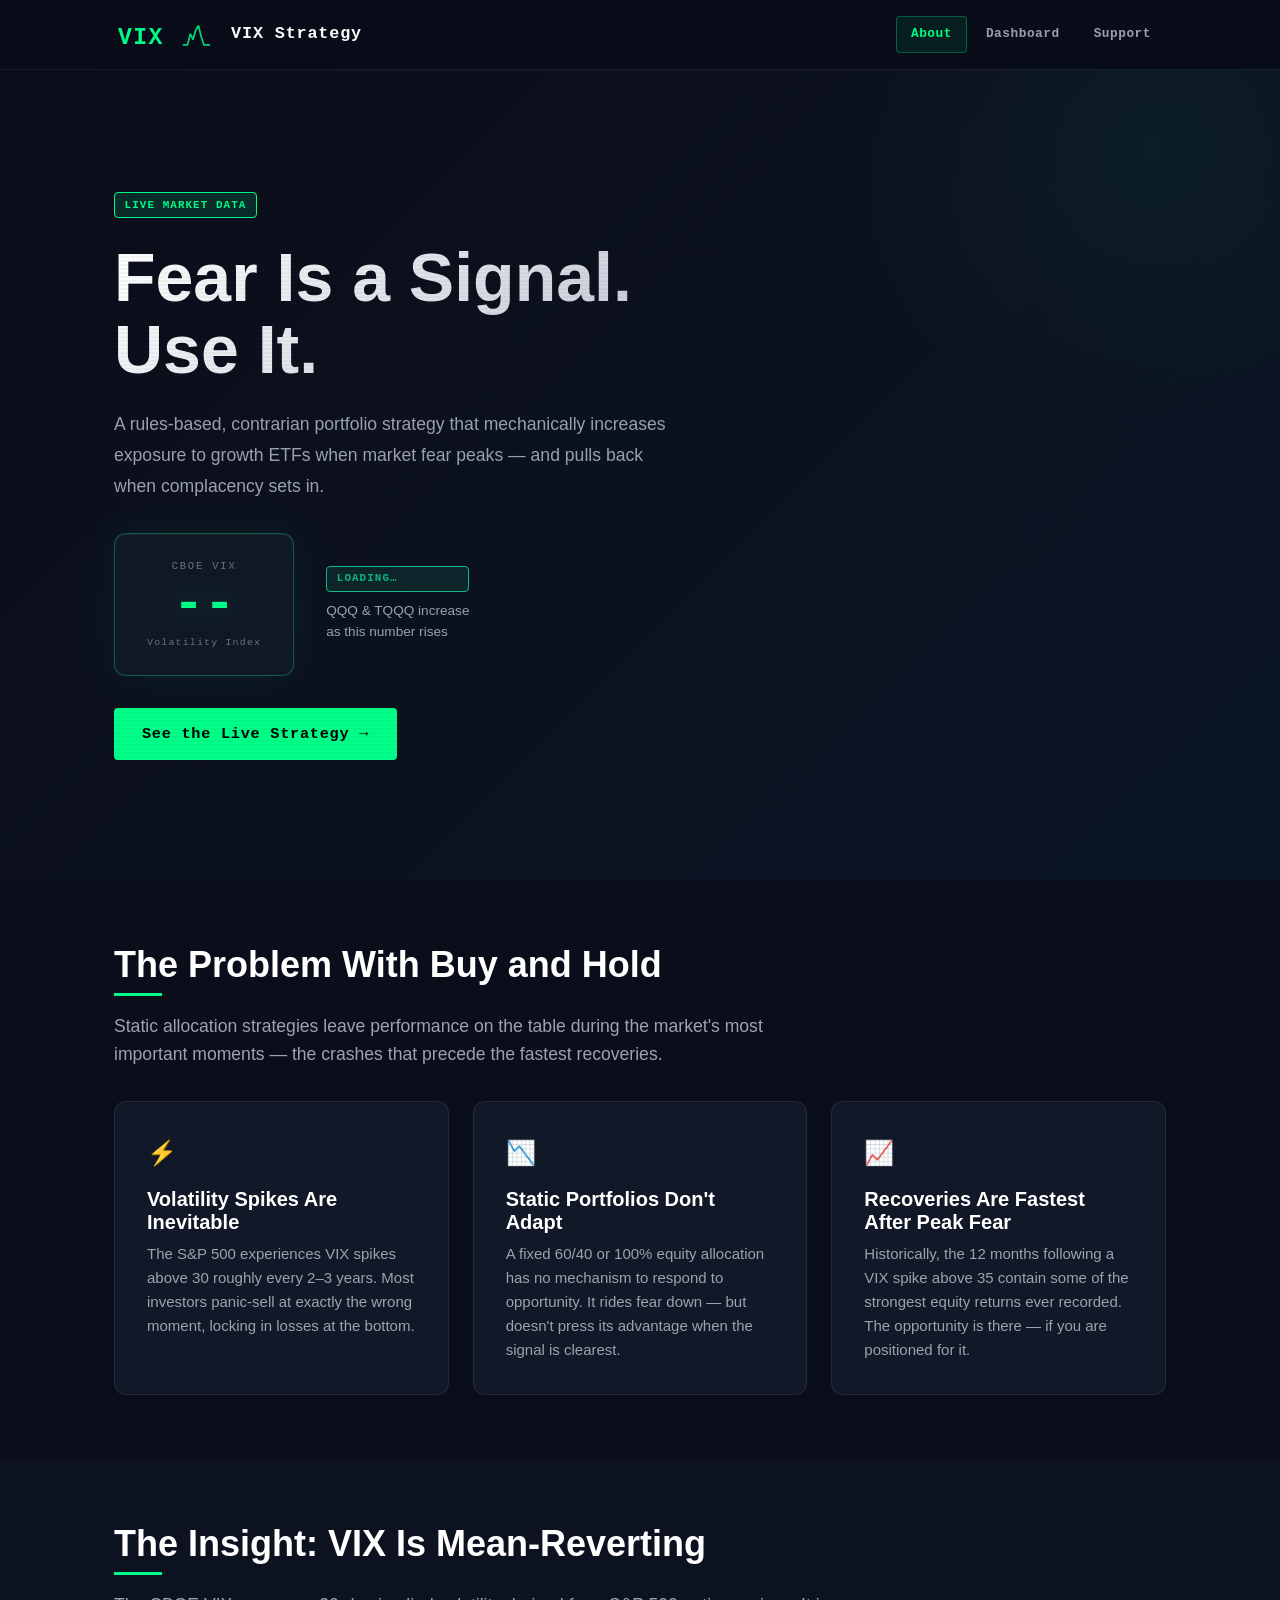
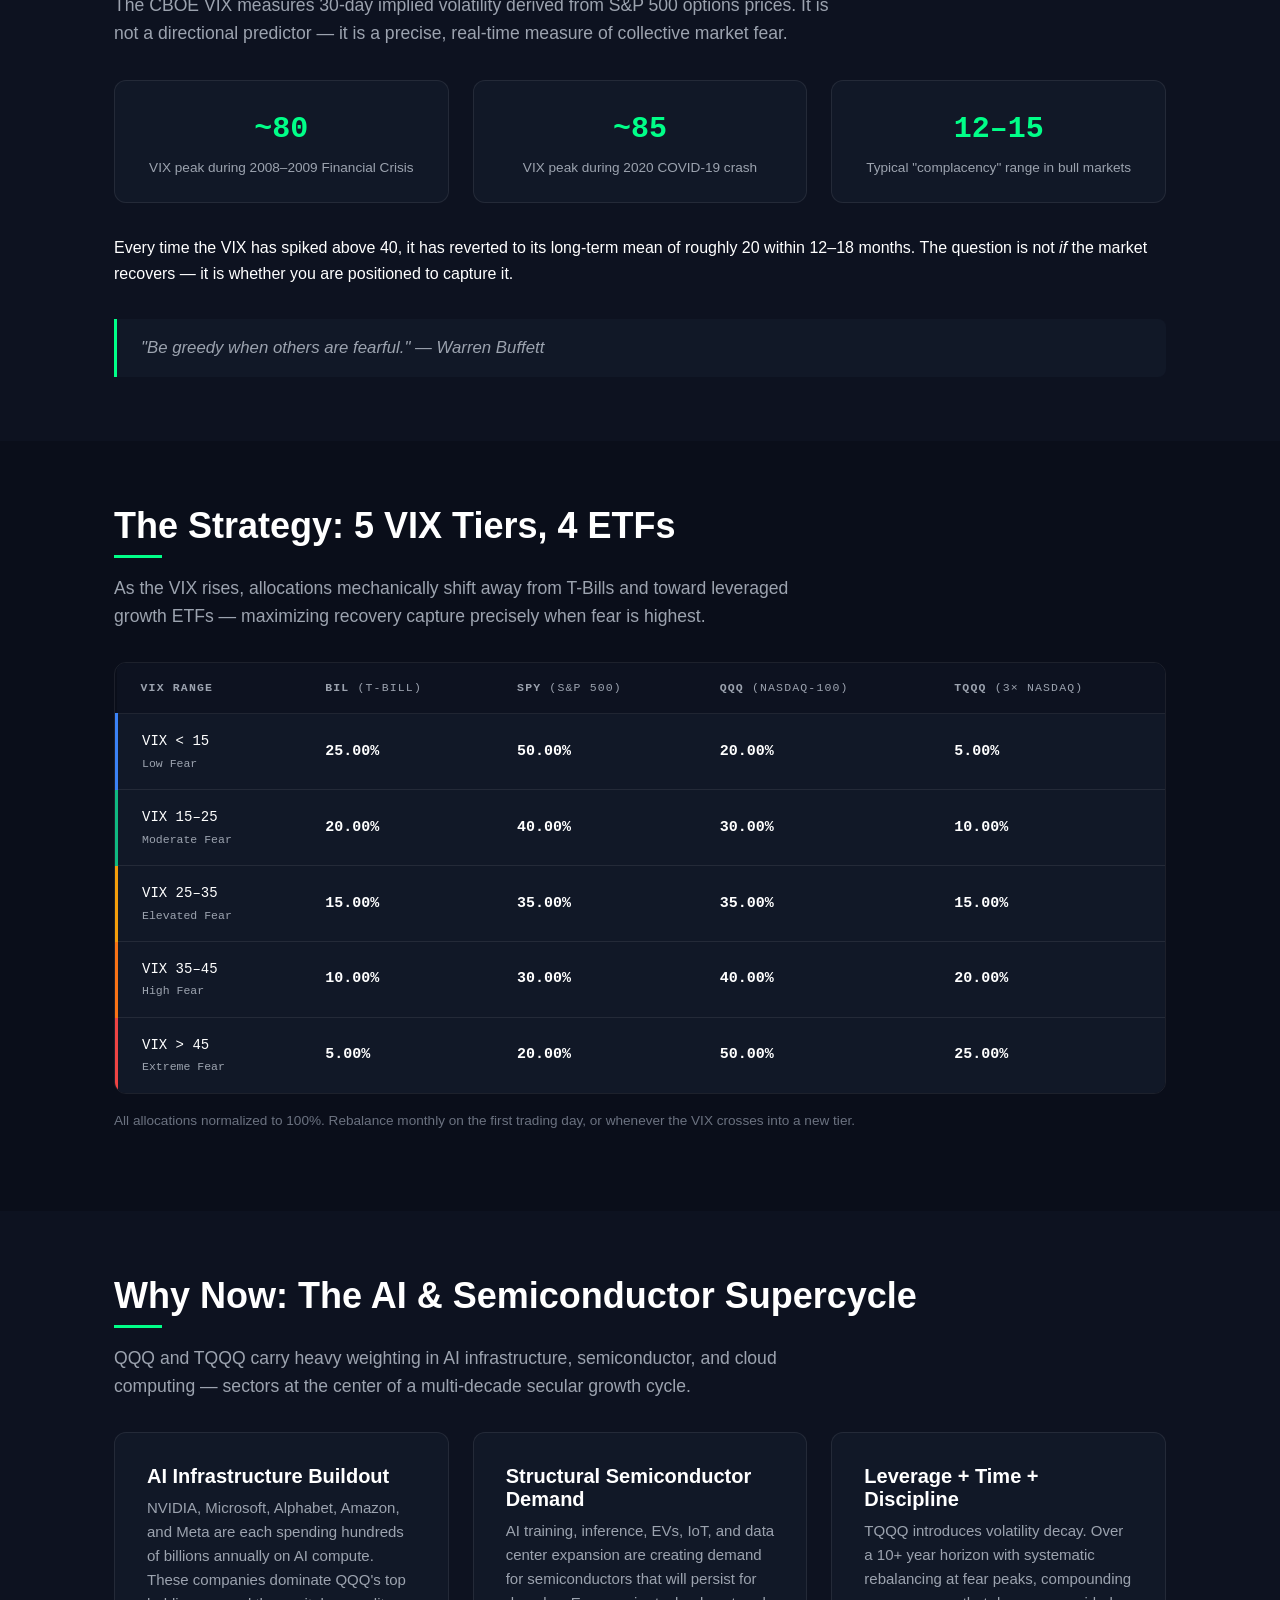
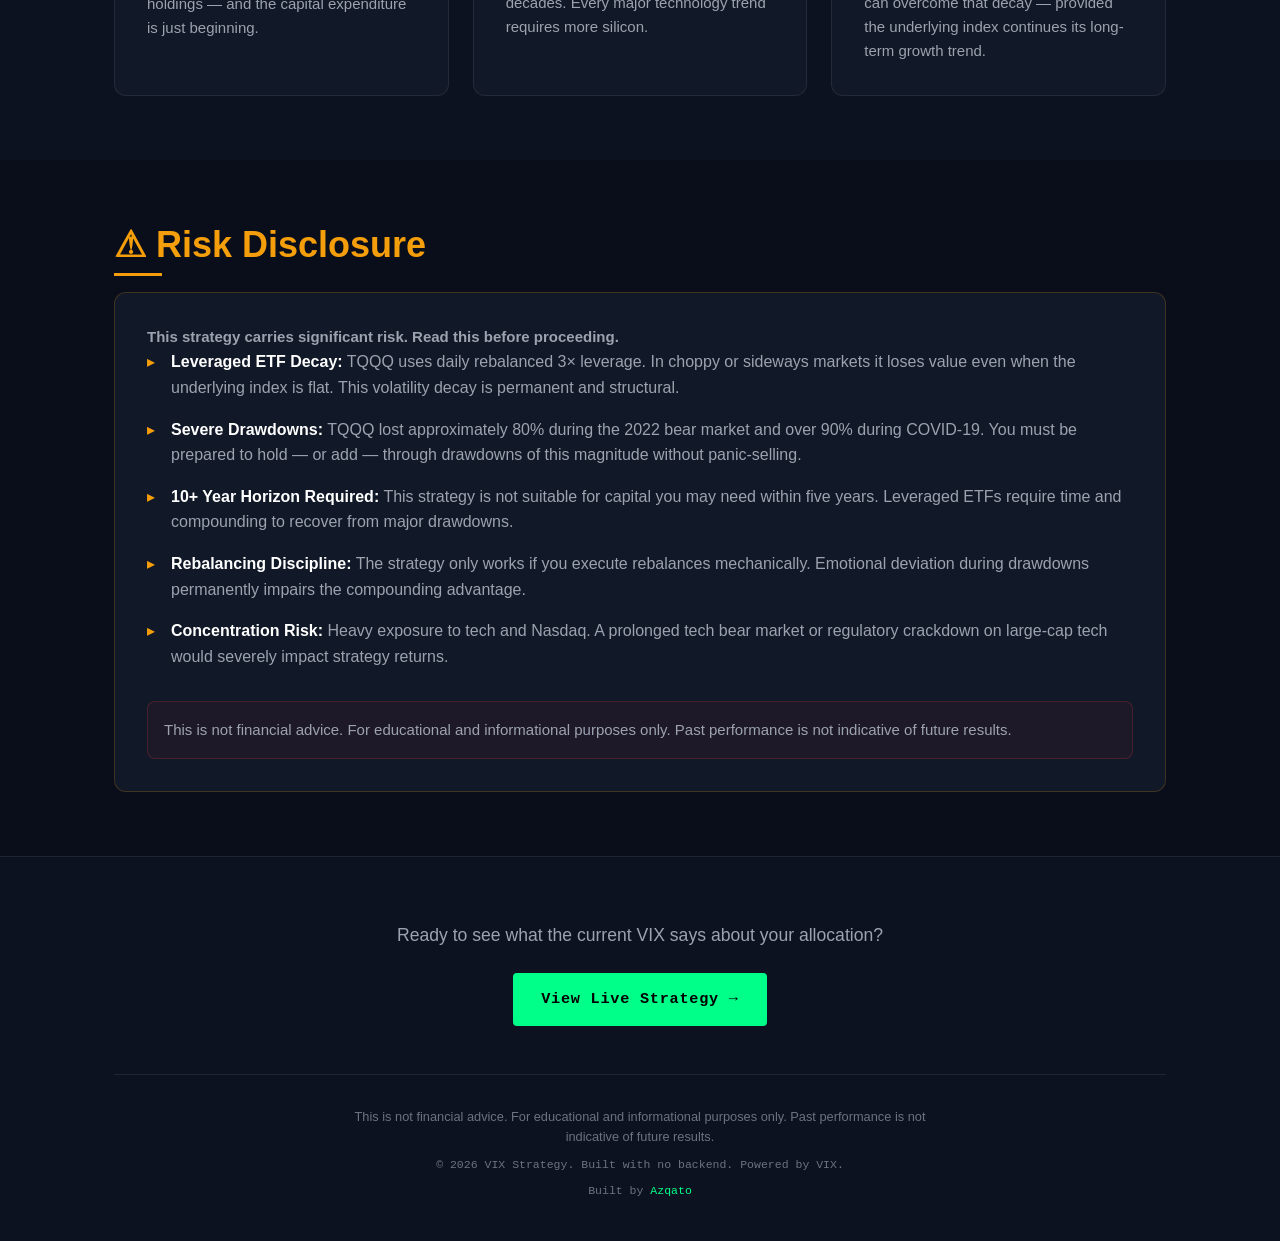
==== commit 290ce34b: "fix: rebuild navigation with active-page highlight (v1.0.10) - All 3 nav links (About, Dashboard, Su" ====
--- a/index.html
+++ b/index.html
@@ -26,9 +26,10 @@
       <img src="assets/img/logo.svg" alt="VIX Strategy" class="nav-logo">
       <span class="nav-title">VIX Strategy</span>
     </a>
-    <div style="display:flex;align-items:center;gap:var(--sp-md);">
-      <a href="https://azqato.github.io/support.html" class="btn-secondary" target="_blank" rel="noopener noreferrer">Support</a>
-      <a href="strategy.html" class="btn-primary">Live Dashboard →</a>
+    <div class="nav-links">
+      <a href="index.html" class="nav-link nav-active" aria-current="page">About</a>
+      <a href="strategy.html" class="nav-link">Dashboard</a>
+      <a href="https://azqato.github.io/support.html" class="nav-link" target="_blank" rel="noopener noreferrer">Support</a>
     </div>
   </nav>
 </header>
--- a/assets/css/styles.css
+++ b/assets/css/styles.css
@@ -168,6 +168,39 @@
   letter-spacing: 0.05em;
 }
 
+.nav-links {
+  display: flex;
+  align-items: center;
+  gap: var(--sp-xs);
+}
+
+.nav-link {
+  display: inline-block;
+  padding: 0.45rem 0.875rem;
+  color: var(--text-secondary);
+  font-family: var(--font-mono);
+  font-size: 0.8rem;
+  font-weight: 600;
+  letter-spacing: 0.04em;
+  text-decoration: none;
+  border-radius: var(--r-sm);
+  border: 1px solid transparent;
+  transition: var(--transition);
+}
+
+.nav-link:hover {
+  color: var(--text-primary);
+  border-color: var(--border);
+  background: rgba(255, 255, 255, 0.04);
+  opacity: 1;
+}
+
+.nav-link.nav-active {
+  color: var(--accent-green);
+  border-color: var(--border-accent);
+  background: rgba(0, 255, 136, 0.08);
+}
+
 /* ================================================
    Buttons
    ================================================ */
@@ -870,6 +903,7 @@
 @media (max-width: 768px) {
   .nav-container { padding: var(--sp-sm) var(--sp-md); }
   .nav-title { font-size: 0.9rem; }
+  .nav-link { padding: 0.35rem 0.55rem; font-size: 0.72rem; }
 
   .hero-section { min-height: 100svh; padding: var(--sp-2xl) 0; }
   .hero-gauge-wrapper { flex-direction: column; align-items: flex-start; }
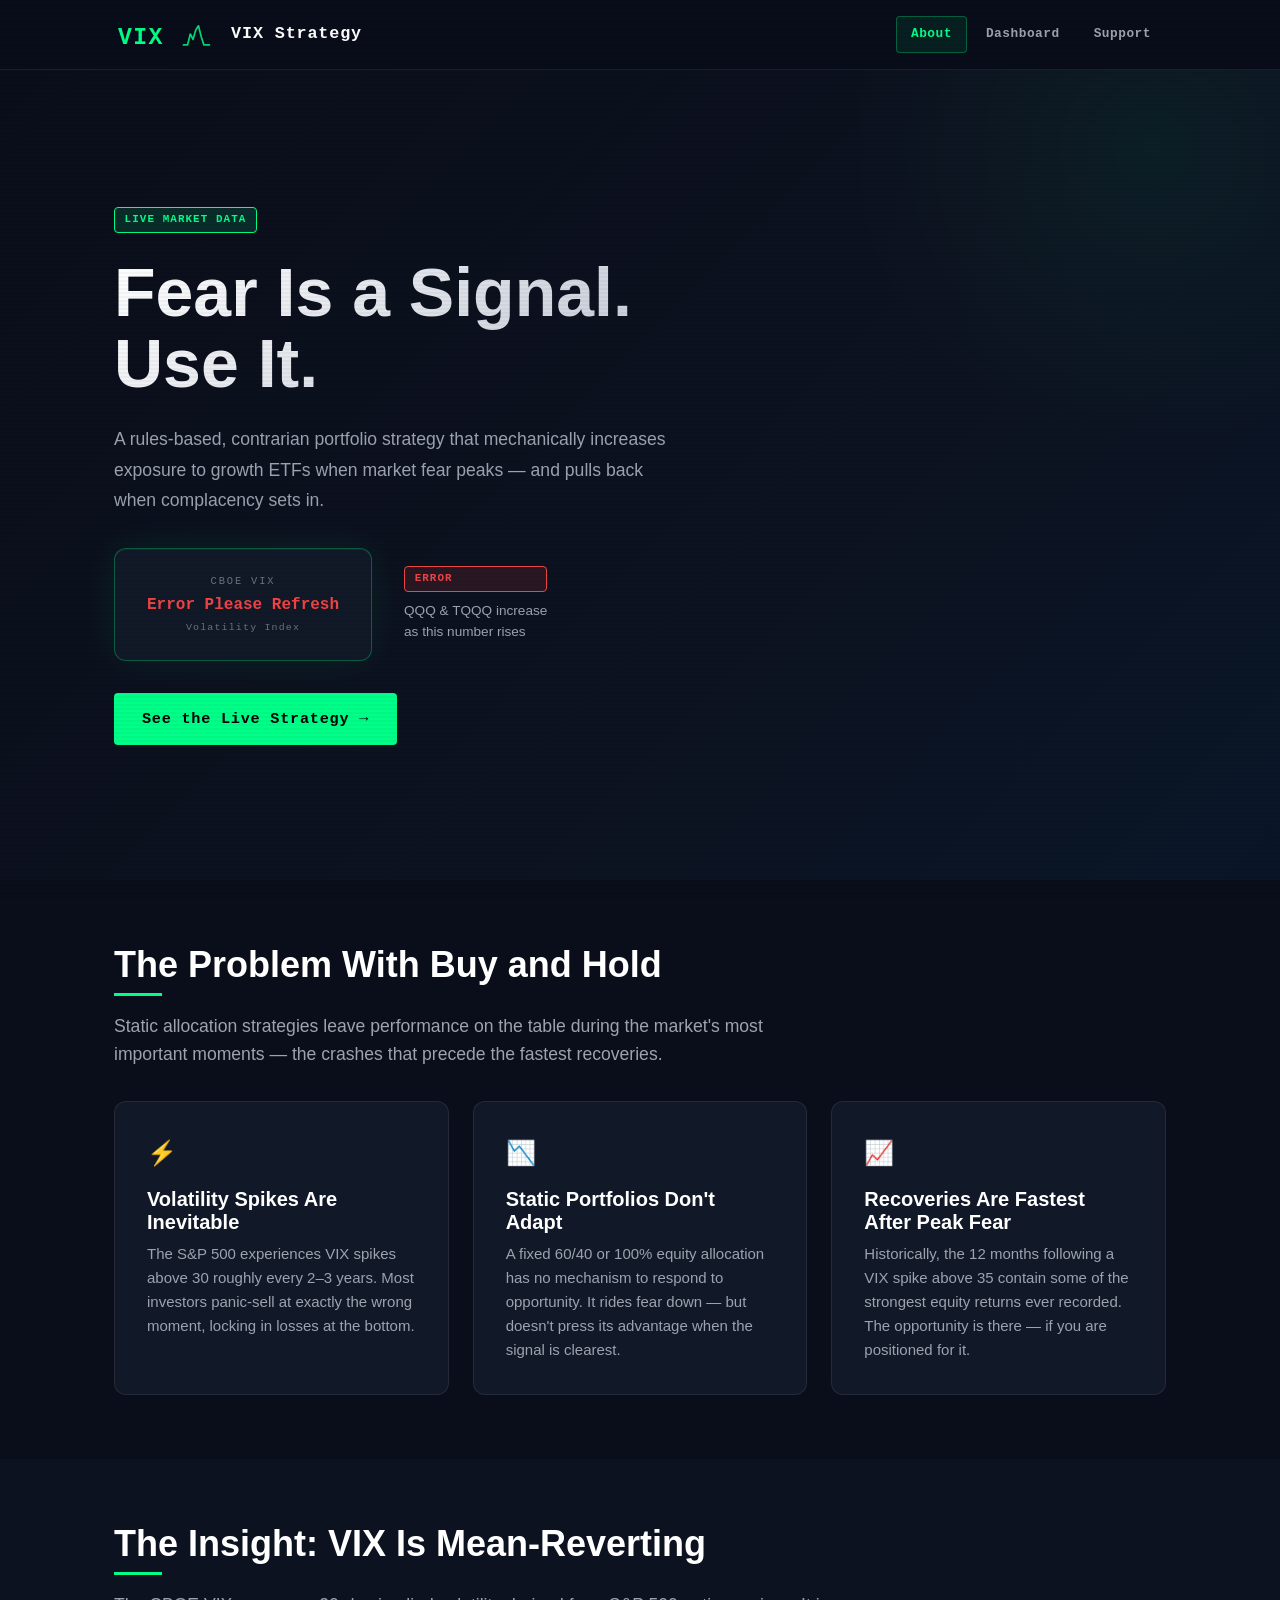
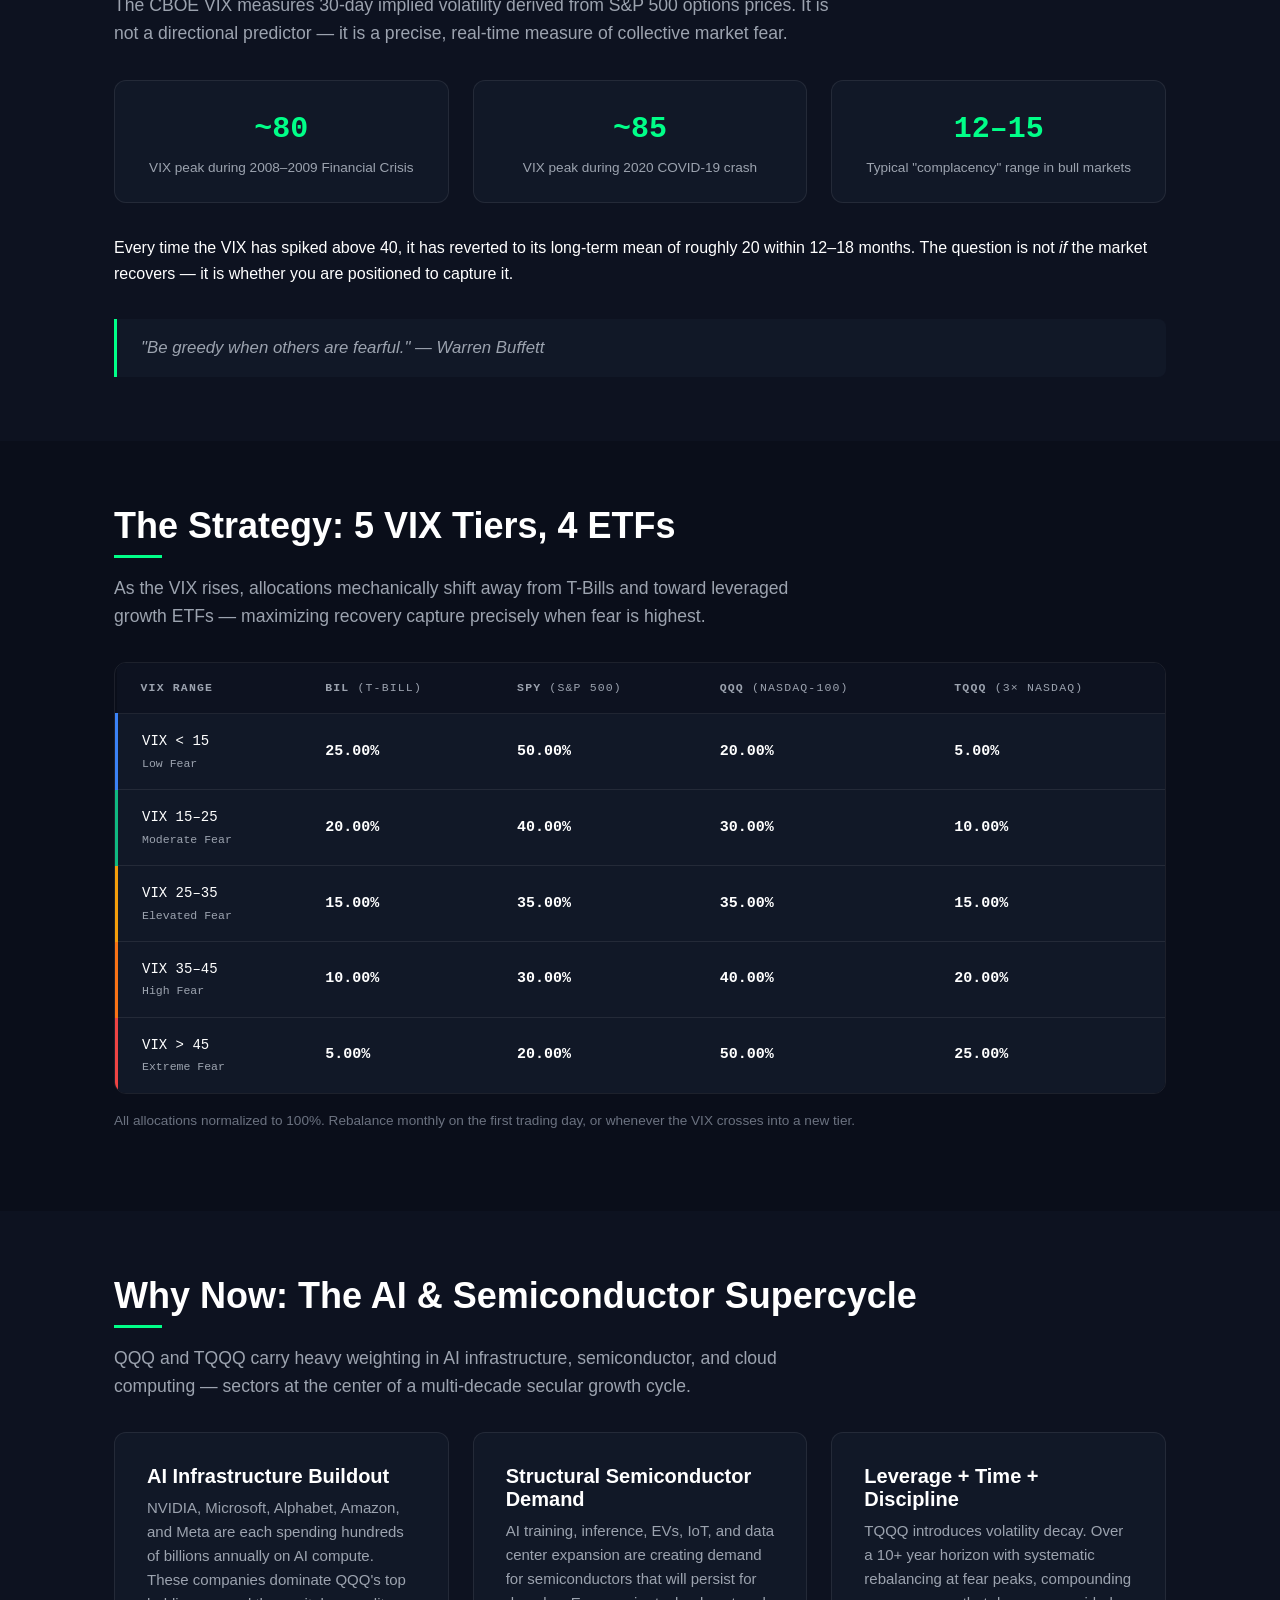
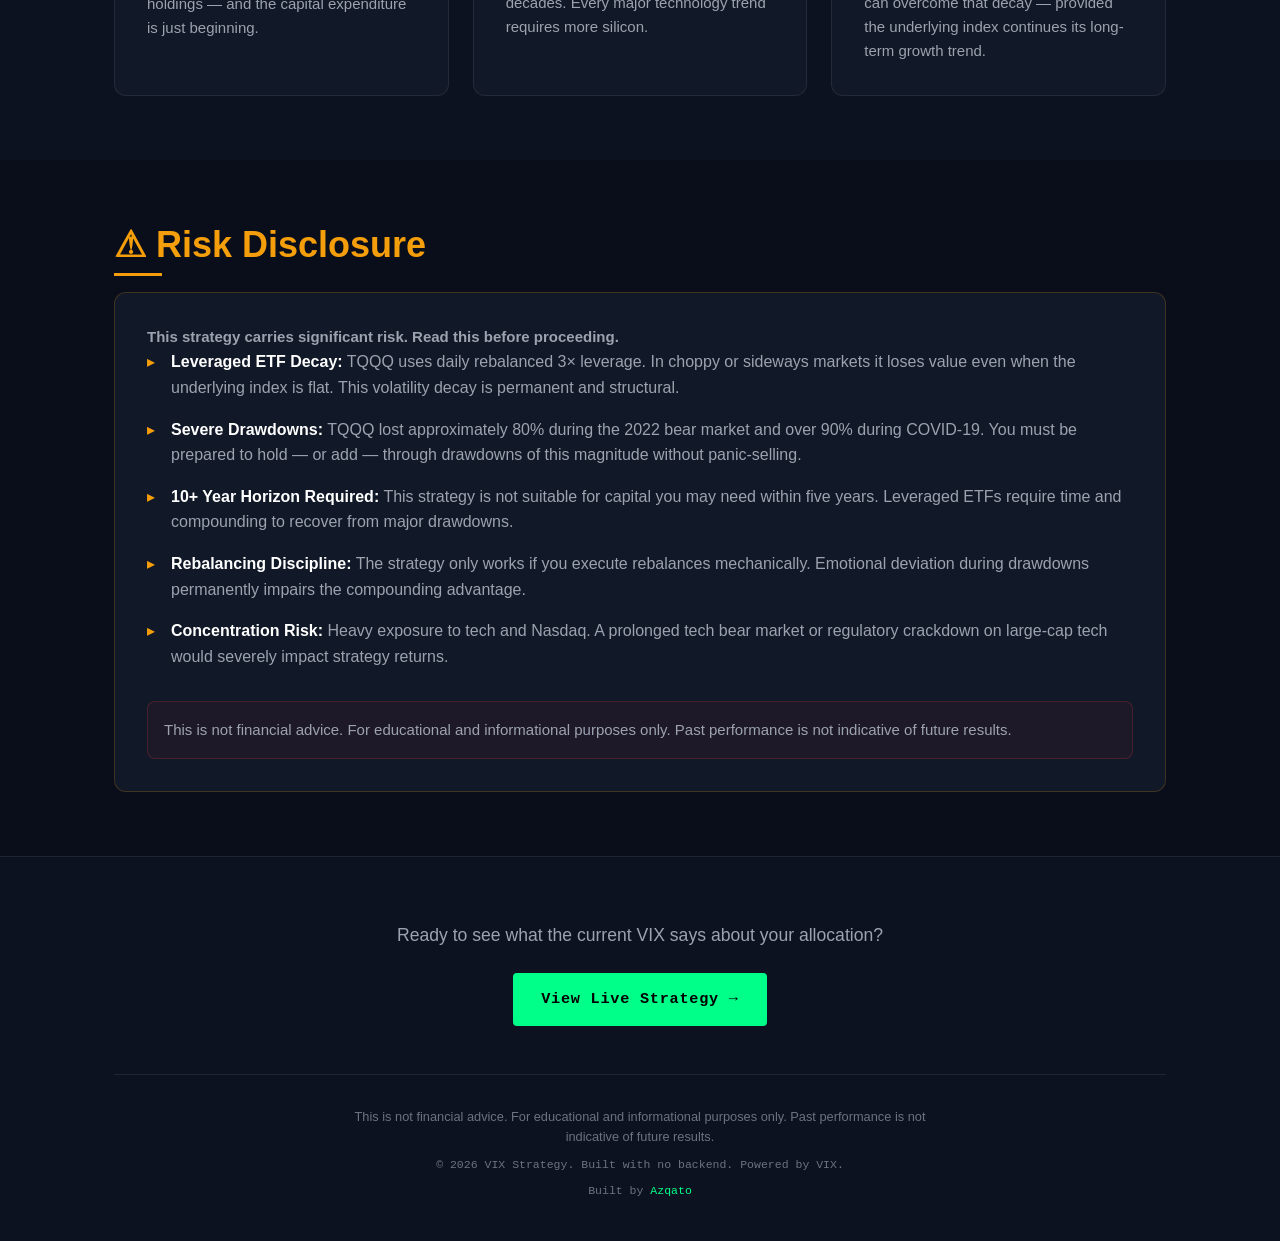
==== commit 30e2a19a: "feat: add loading counter and error state to VIX value display (v1.0.12) - strategy.html / index.htm" ====
--- a/index.html
+++ b/index.html
@@ -363,6 +363,7 @@
     const valueEl = document.getElementById('hero-vix-value');
     const badgeEl = document.getElementById('hero-tier-badge');
     if (!valueEl || !badgeEl || vixValue == null) return;
+    valueEl.classList.remove('gauge-status-text', 'gauge-status-error');
     valueEl.textContent   = vixValue.toFixed(2);
     const tier            = getTier(vixValue);
     badgeEl.textContent   = SHORT_LABELS[tier] ?? tier;
@@ -374,9 +375,41 @@
     const cached = getCachedVIX();
     if (cached) updateGauge(cached.value);
 
+    // Show loading counter only when there is no cached value to display
+    let loadingTimer = null;
+    if (!cached) {
+      let count = 0;
+      const el = document.getElementById('hero-vix-value');
+      if (el) {
+        count++;
+        el.textContent = `Loading ${count}`;
+        el.classList.add('gauge-status-text');
+        el.classList.remove('gauge-status-error');
+        loadingTimer = setInterval(() => {
+          count++;
+          el.textContent = `Loading ${count}`;
+        }, 1000);
+      }
+    }
+
     // Fetch fresh data and update if it changed
     const fresh = await fetchVIX();
-    if (fresh.value != null) updateGauge(fresh.value);
+    if (loadingTimer) { clearInterval(loadingTimer); loadingTimer = null; }
+
+    if (fresh.value != null) {
+      updateGauge(fresh.value);
+    } else if (fresh.error) {
+      const el = document.getElementById('hero-vix-value');
+      if (el) {
+        el.textContent = 'Error Please Refresh';
+        el.classList.add('gauge-status-text', 'gauge-status-error');
+      }
+      const badgeEl = document.getElementById('hero-tier-badge');
+      if (badgeEl) {
+        badgeEl.textContent = 'Error';
+        badgeEl.className   = 'badge badge-error';
+      }
+    }
   })();
 </script>
 </body>
--- a/assets/css/styles.css
+++ b/assets/css/styles.css
@@ -887,6 +887,28 @@
 .text-muted        { color: var(--text-muted) !important; }
 
 /* ================================================
+   Loading / error text states
+   ================================================ */
+.vix-number.vix-status-text {
+  font-size: clamp(1.1rem, 3vw, 1.75rem);
+  text-shadow: none;
+  color: var(--accent-amber);
+}
+.vix-number.vix-status-text.vix-status-error {
+  color: var(--accent-red);
+}
+
+.gauge-value.gauge-status-text {
+  font-size: 1rem;
+  line-height: 1.4;
+  text-shadow: none;
+  animation: none;
+}
+.gauge-value.gauge-status-text.gauge-status-error {
+  color: var(--accent-red);
+}
+
+/* ================================================
    Responsive
    ================================================ */
 @media (max-width: 900px) {
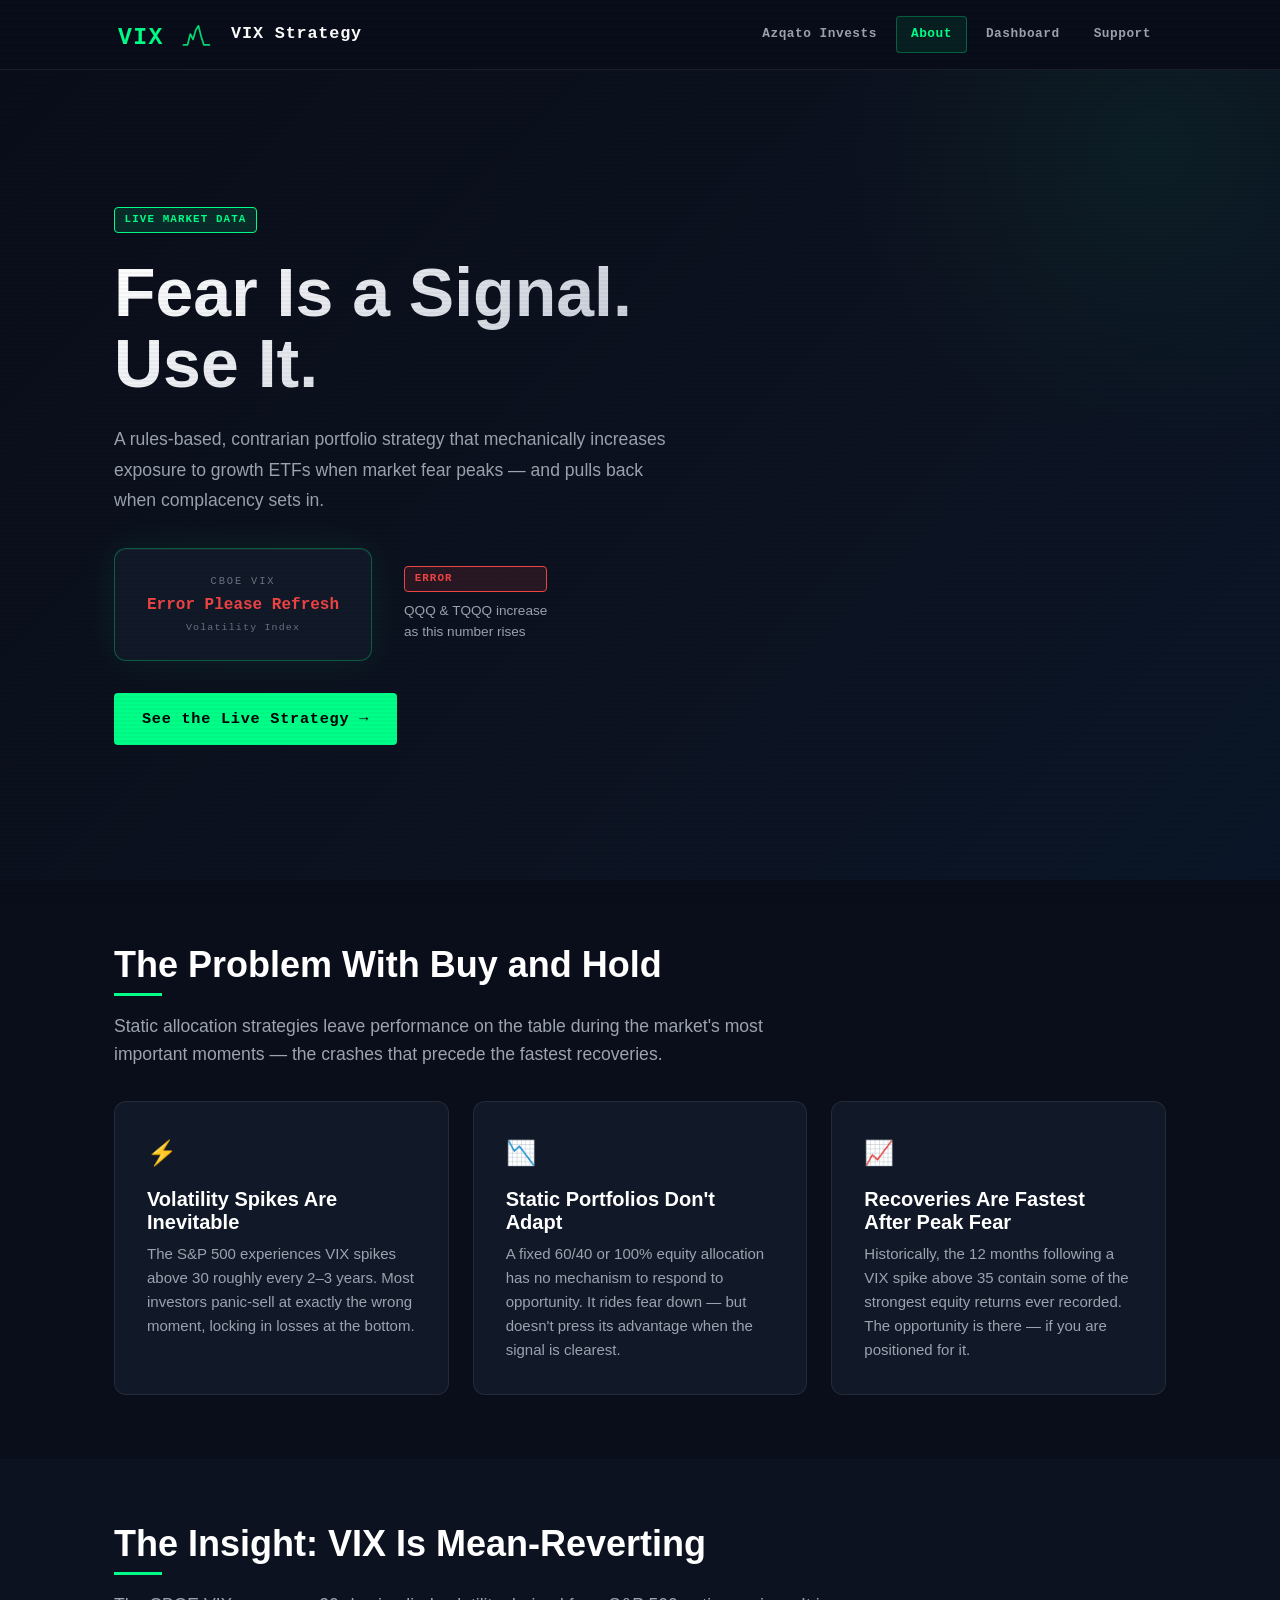
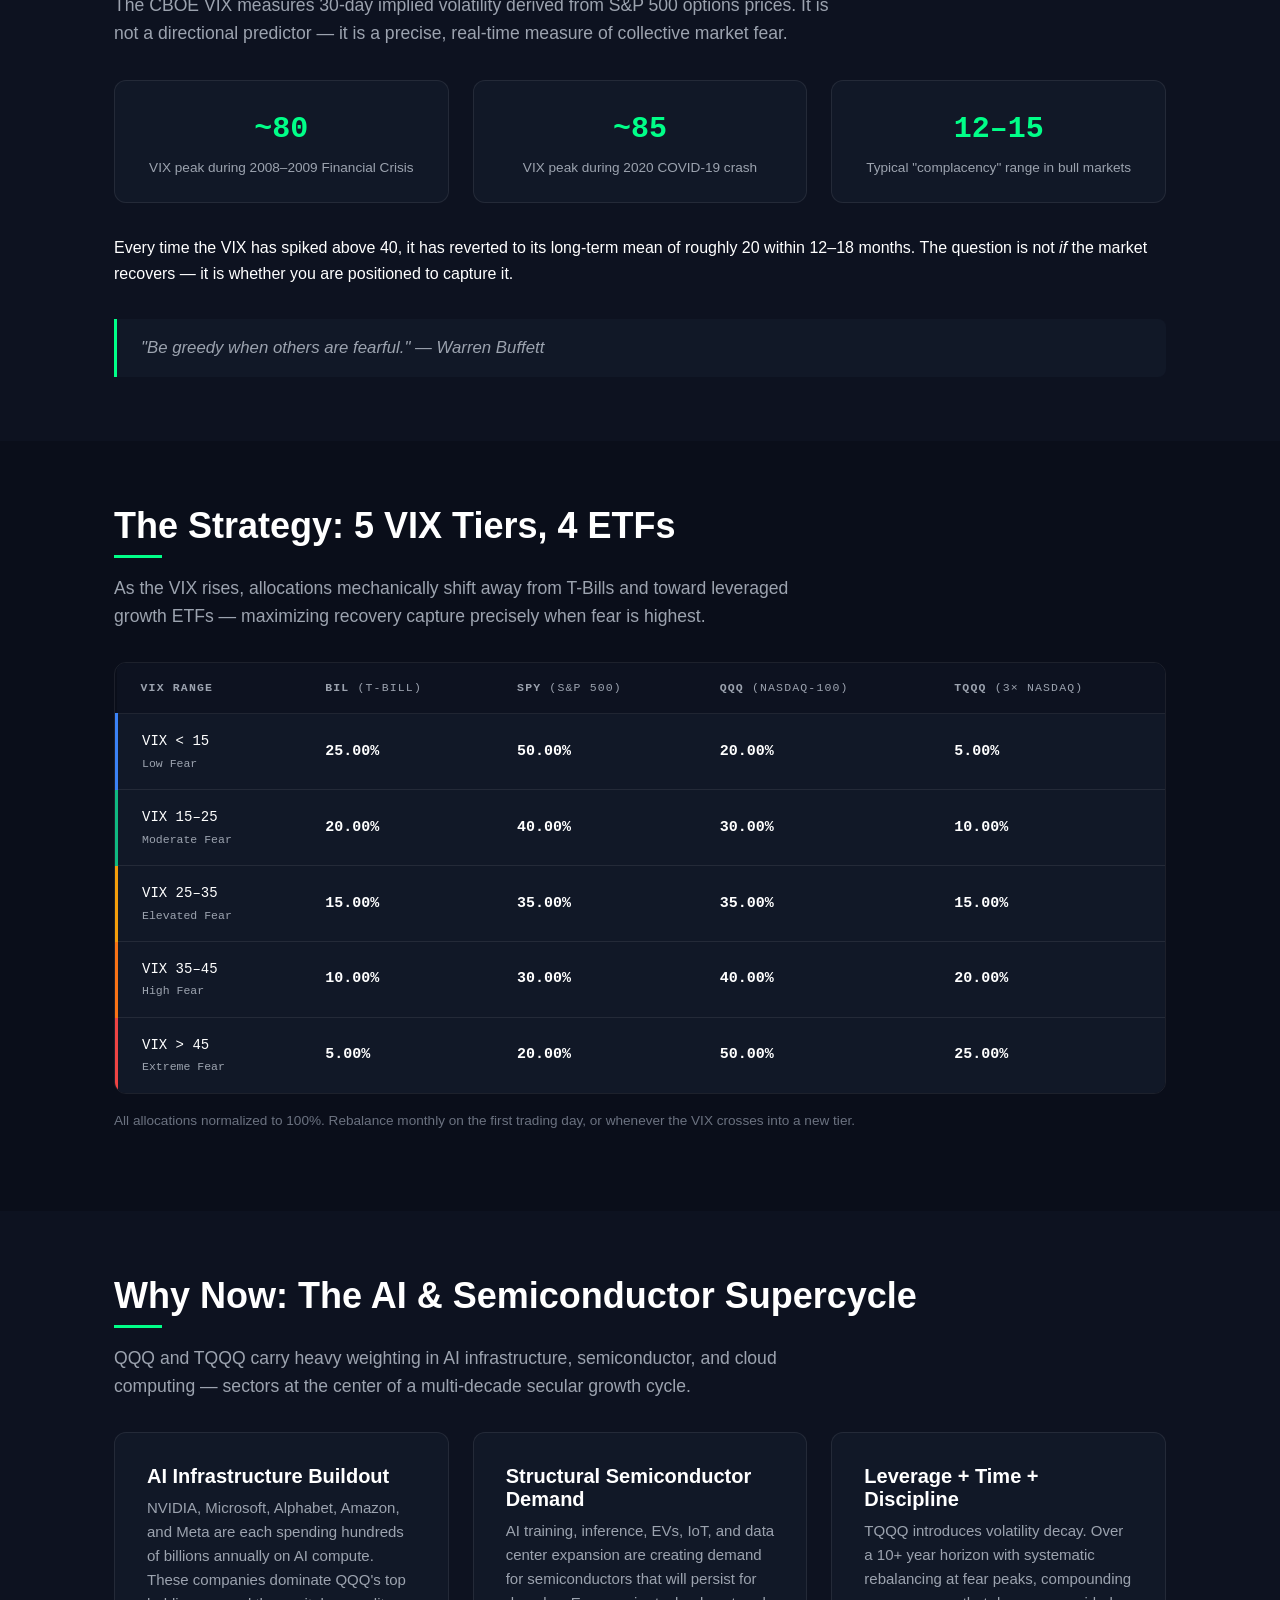
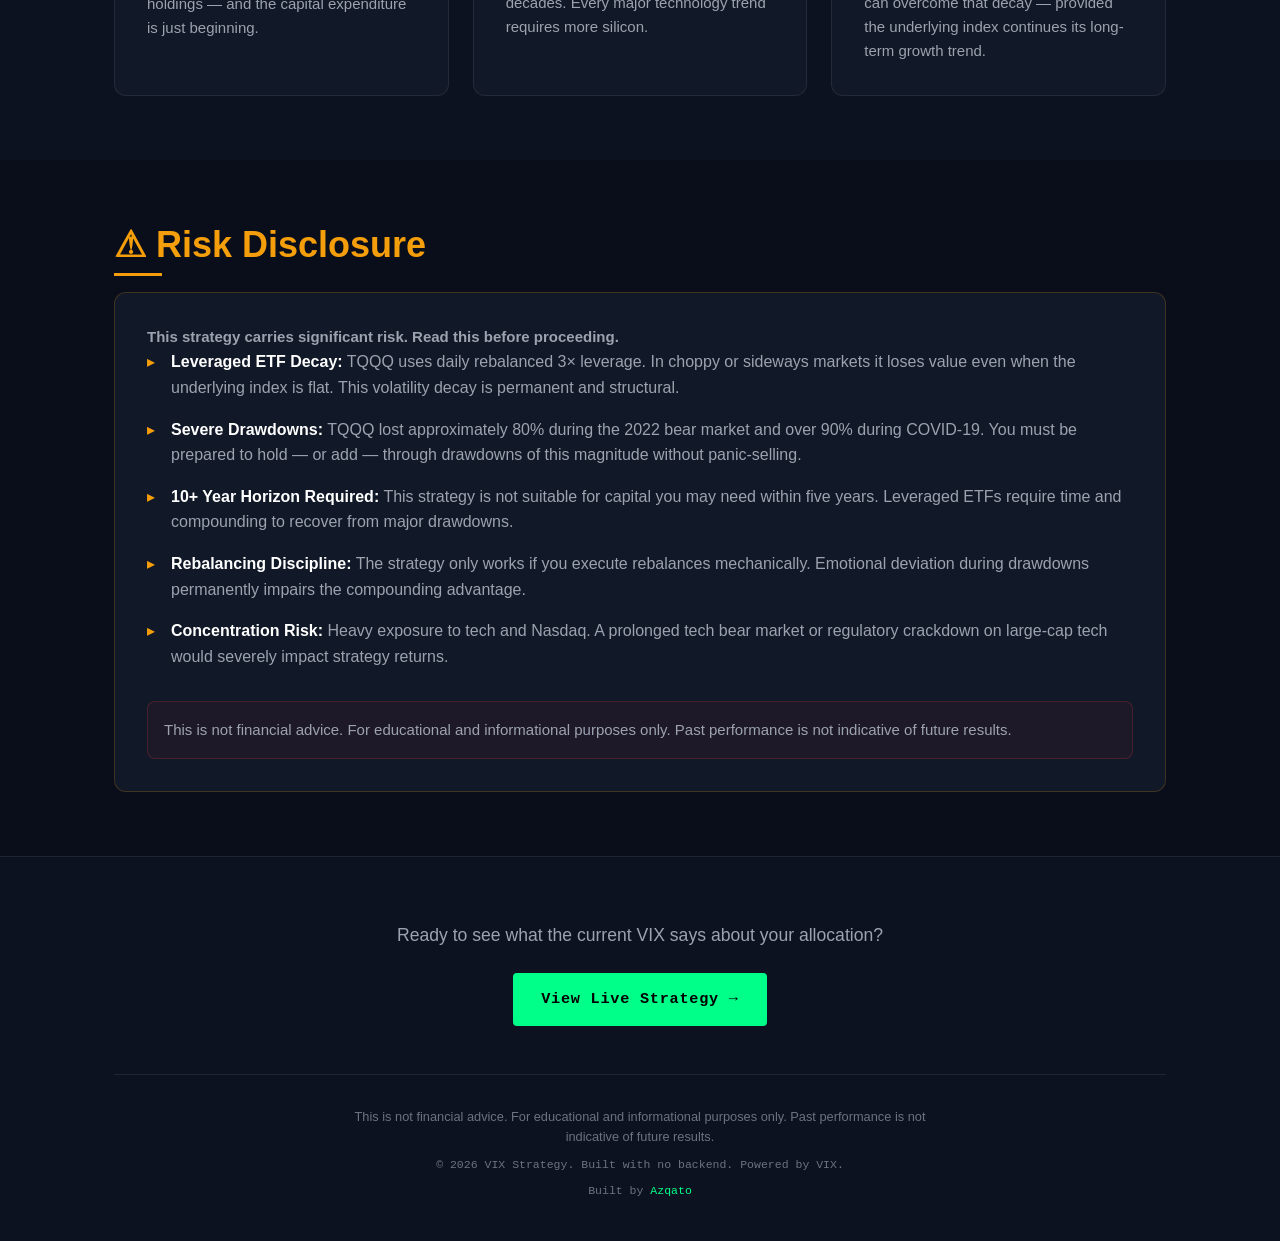
==== commit c0d0477f: "feat: add Azqato Invests link to navigation Co-Authored-By: Claude Sonnet 5 <noreply@anthropic.com>" ====
--- a/index.html
+++ b/index.html
@@ -27,6 +27,7 @@
       <span class="nav-title">VIX Strategy</span>
     </a>
     <div class="nav-links">
+      <a href="https://azqato.com/invests" class="nav-link" target="_blank" rel="noopener noreferrer">Azqato Invests</a>
       <a href="index.html" class="nav-link nav-active" aria-current="page">About</a>
       <a href="strategy.html" class="nav-link">Dashboard</a>
       <a href="https://azqato.github.io/support.html" class="nav-link" target="_blank" rel="noopener noreferrer">Support</a>
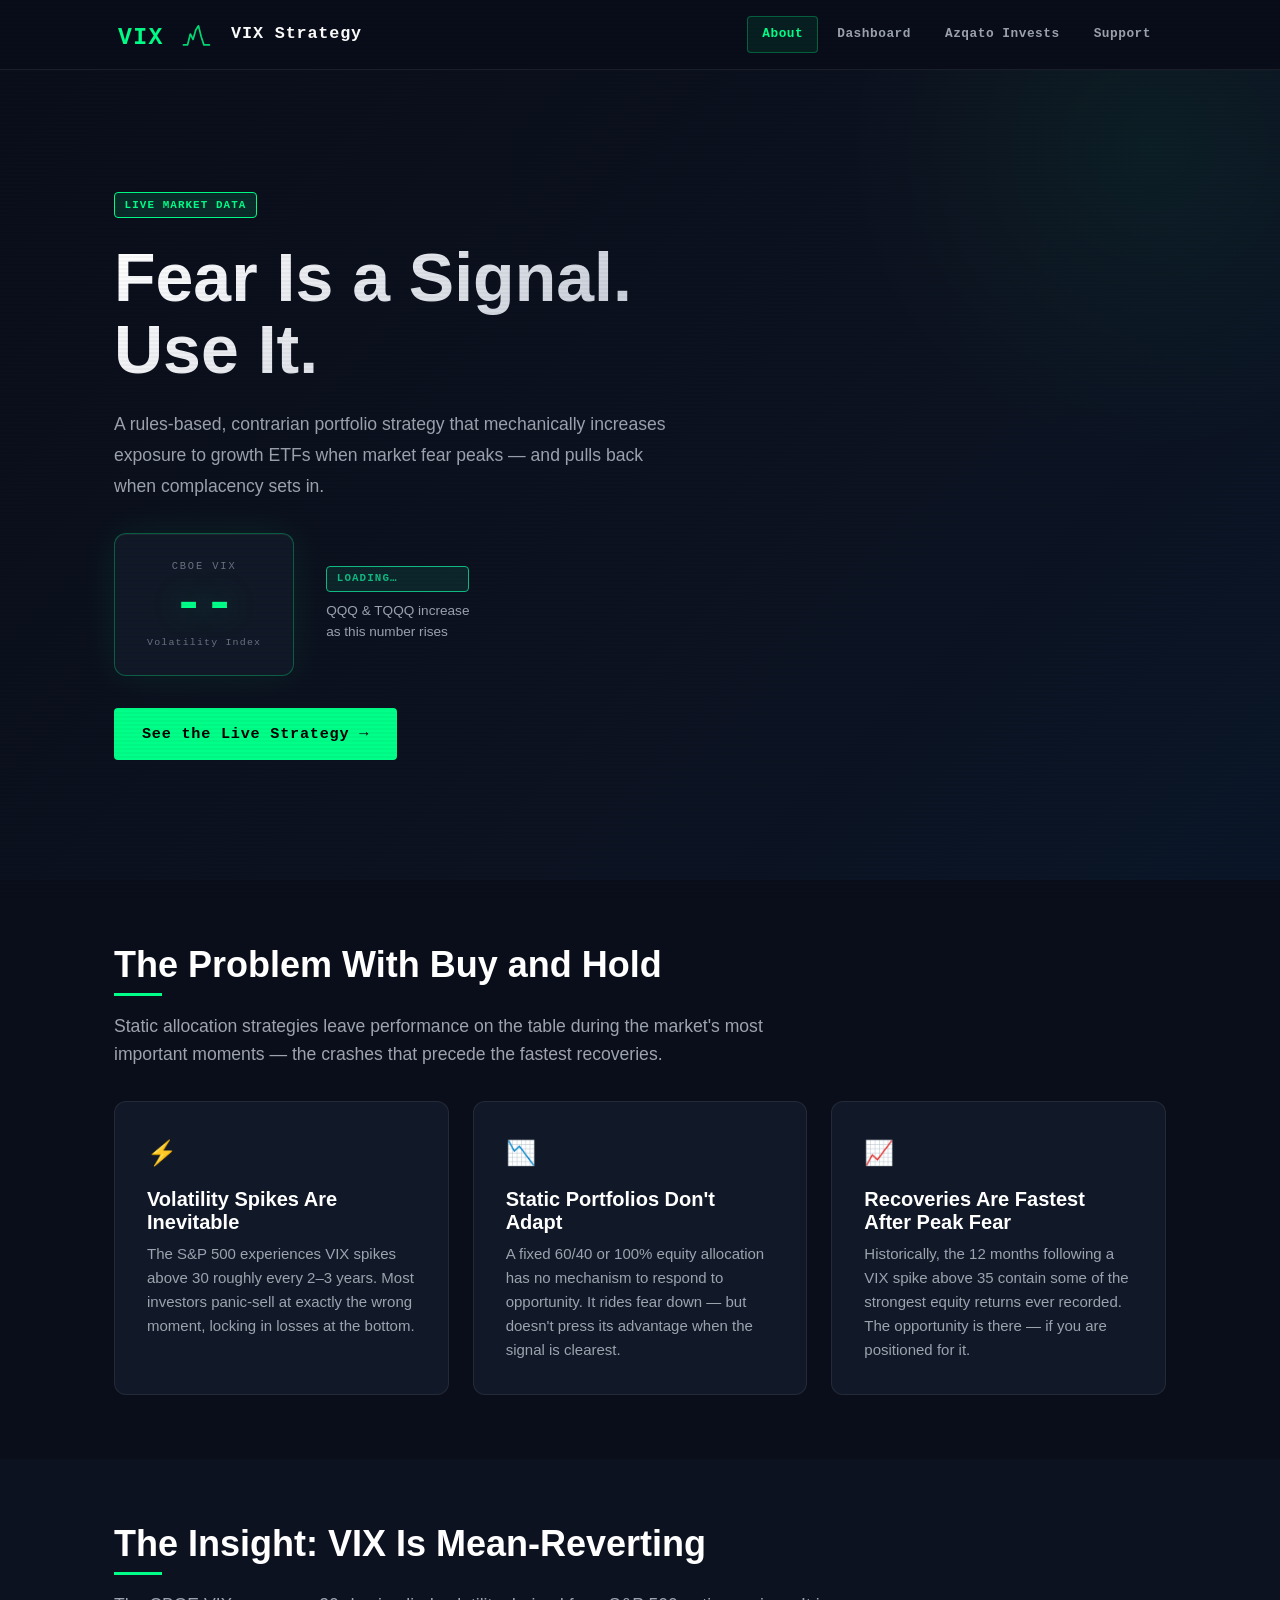
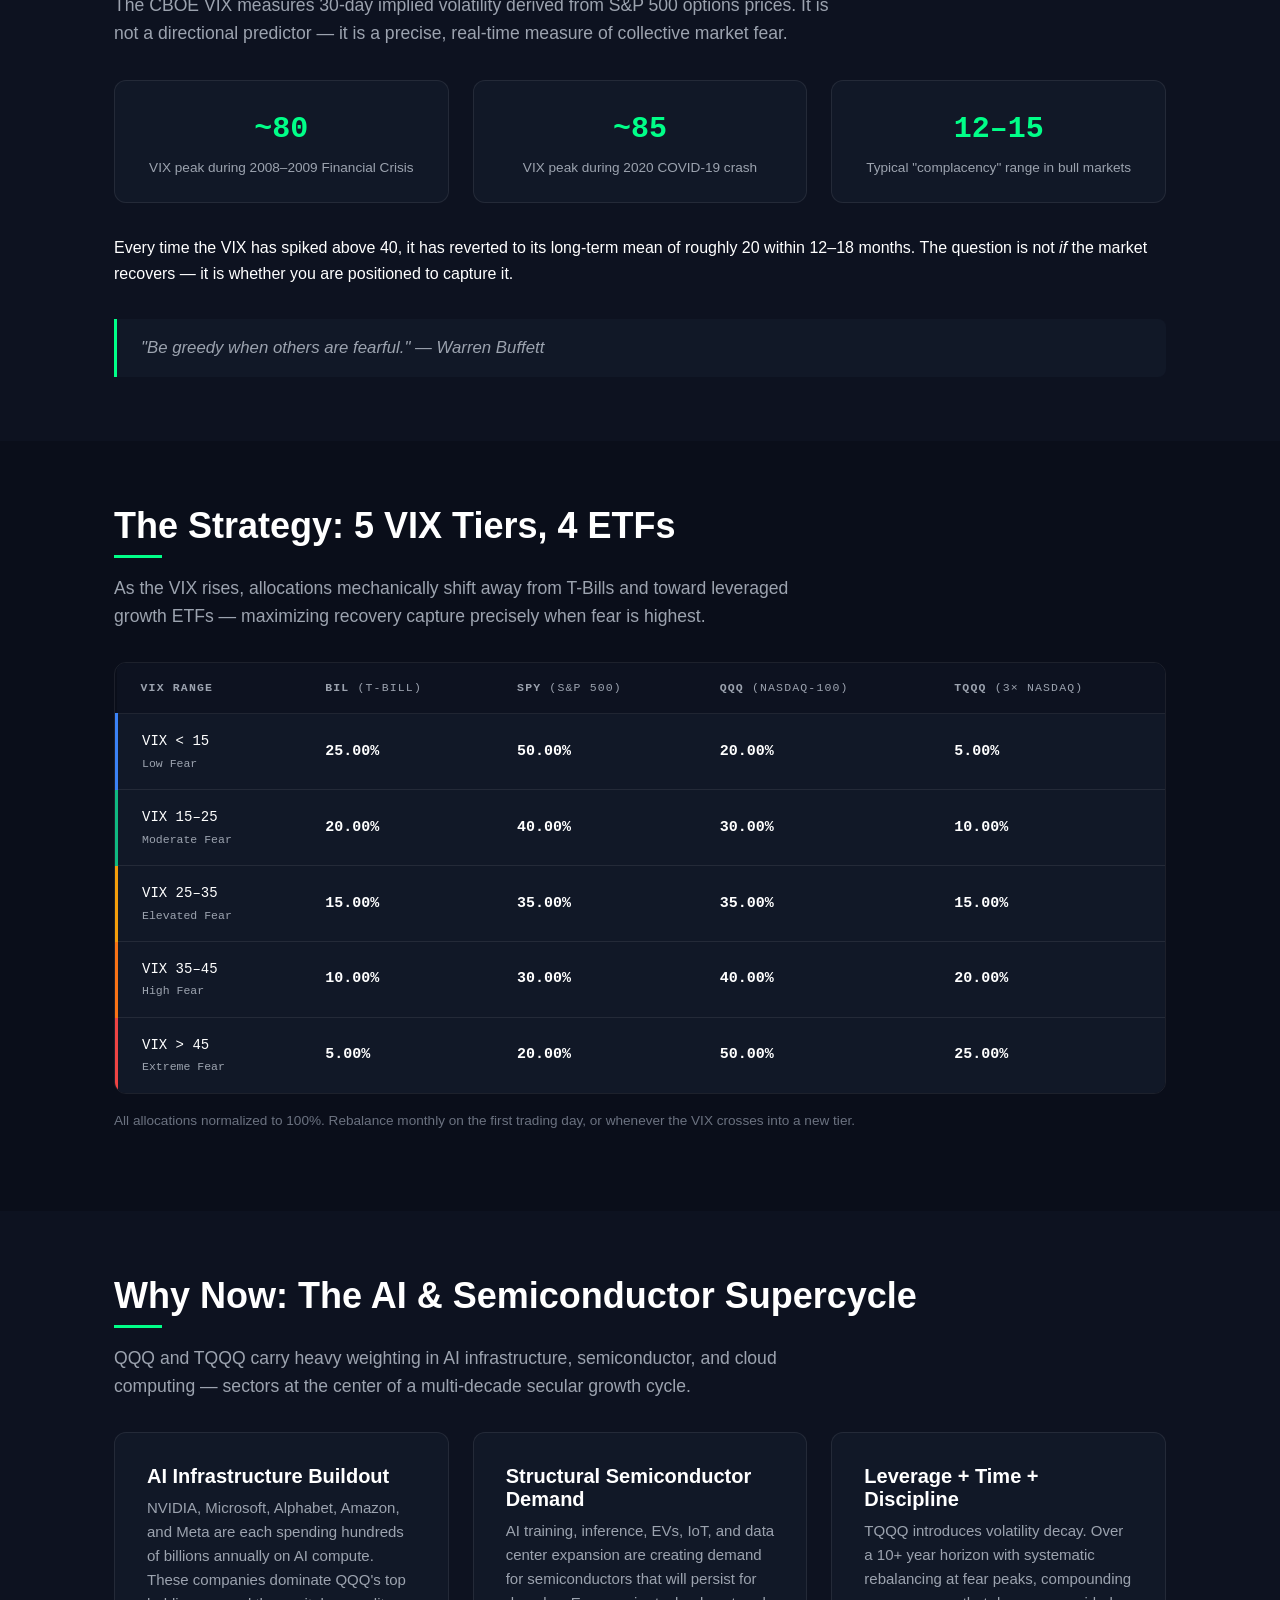
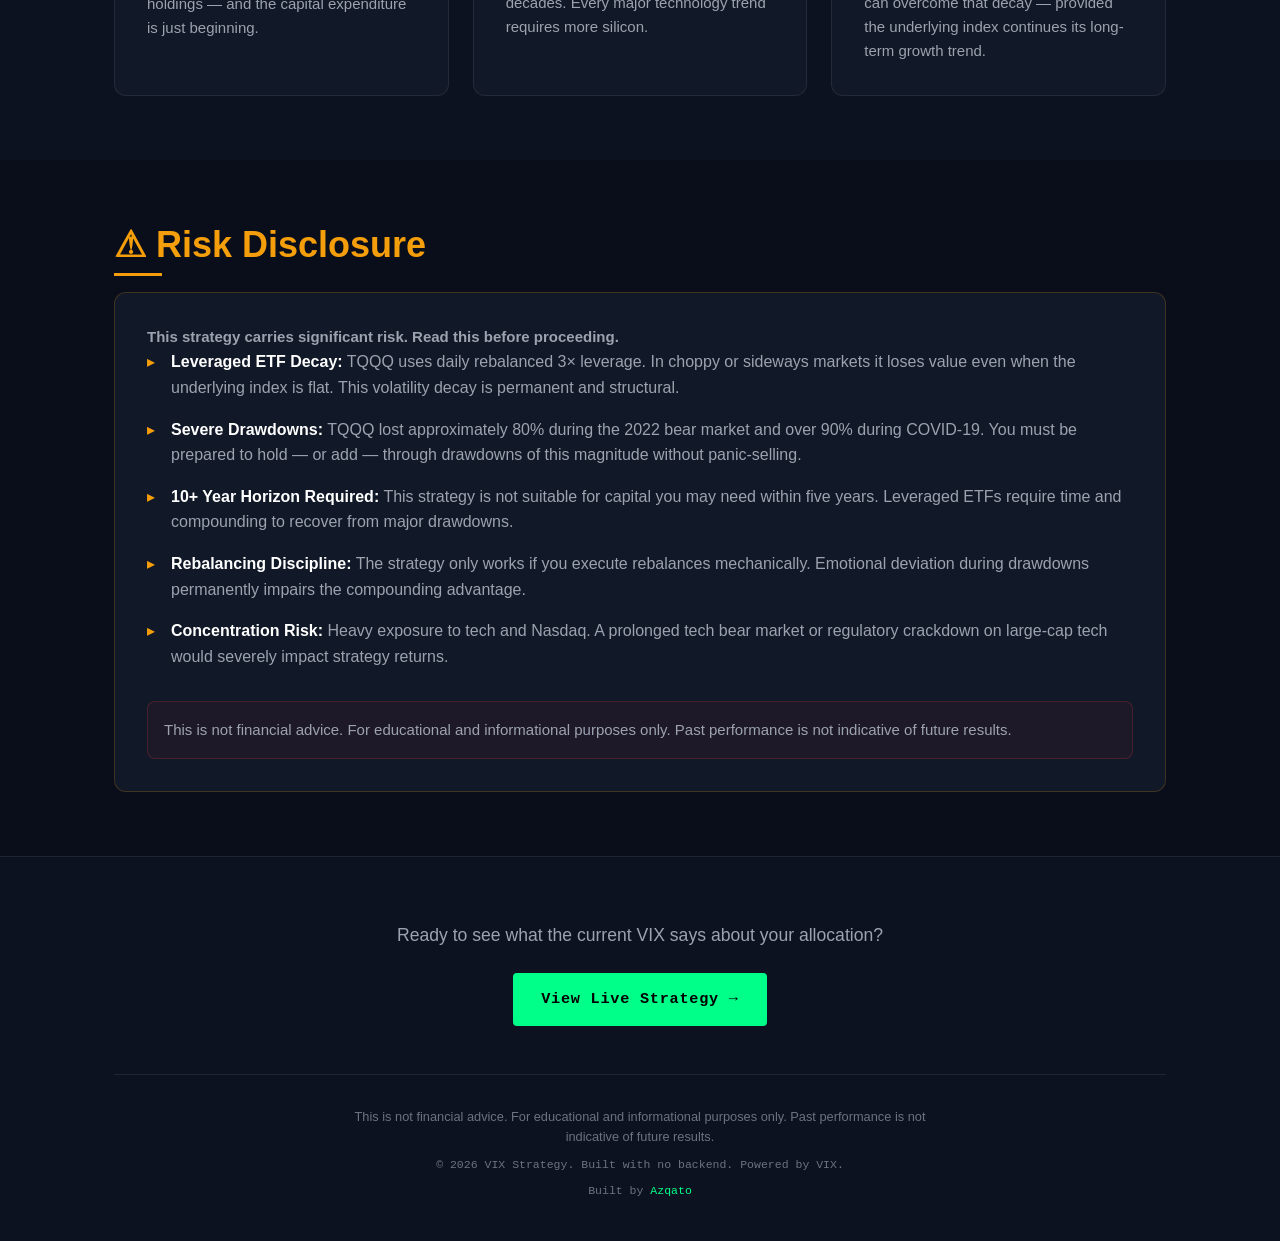
==== commit fb7c5ecd: "feat: support file:// by converting to classic scripts + data/vix.js vix.js/strategy.js/chart.js wer" ====
--- a/index.html
+++ b/index.html
@@ -27,9 +27,9 @@
       <span class="nav-title">VIX Strategy</span>
     </a>
     <div class="nav-links">
-      <a href="https://azqato.com/invests" class="nav-link" target="_blank" rel="noopener noreferrer">Azqato Invests</a>
       <a href="index.html" class="nav-link nav-active" aria-current="page">About</a>
       <a href="strategy.html" class="nav-link">Dashboard</a>
+      <a href="https://azqato.com/invests" class="nav-link" target="_blank" rel="noopener noreferrer">Azqato Invests</a>
       <a href="https://azqato.github.io/support.html" class="nav-link" target="_blank" rel="noopener noreferrer">Support</a>
     </div>
   </nav>
@@ -341,9 +341,12 @@
   </div>
 </footer>
 
-<script type="module">
-  import { getCachedVIX, fetchVIX } from './assets/js/vix.js';
-  import { getTier }                from './assets/js/strategy.js';
+<script src="data/vix.js"></script>
+<script src="assets/js/vix.js"></script>
+<script src="assets/js/strategy.js"></script>
+<script>
+  const { getCachedVIX, fetchVIX } = window.VixData;
+  const { getTier }                = window.VixStrategy;
 
   const SHORT_LABELS = {
     tier1: 'Tier 1 — Low Fear',
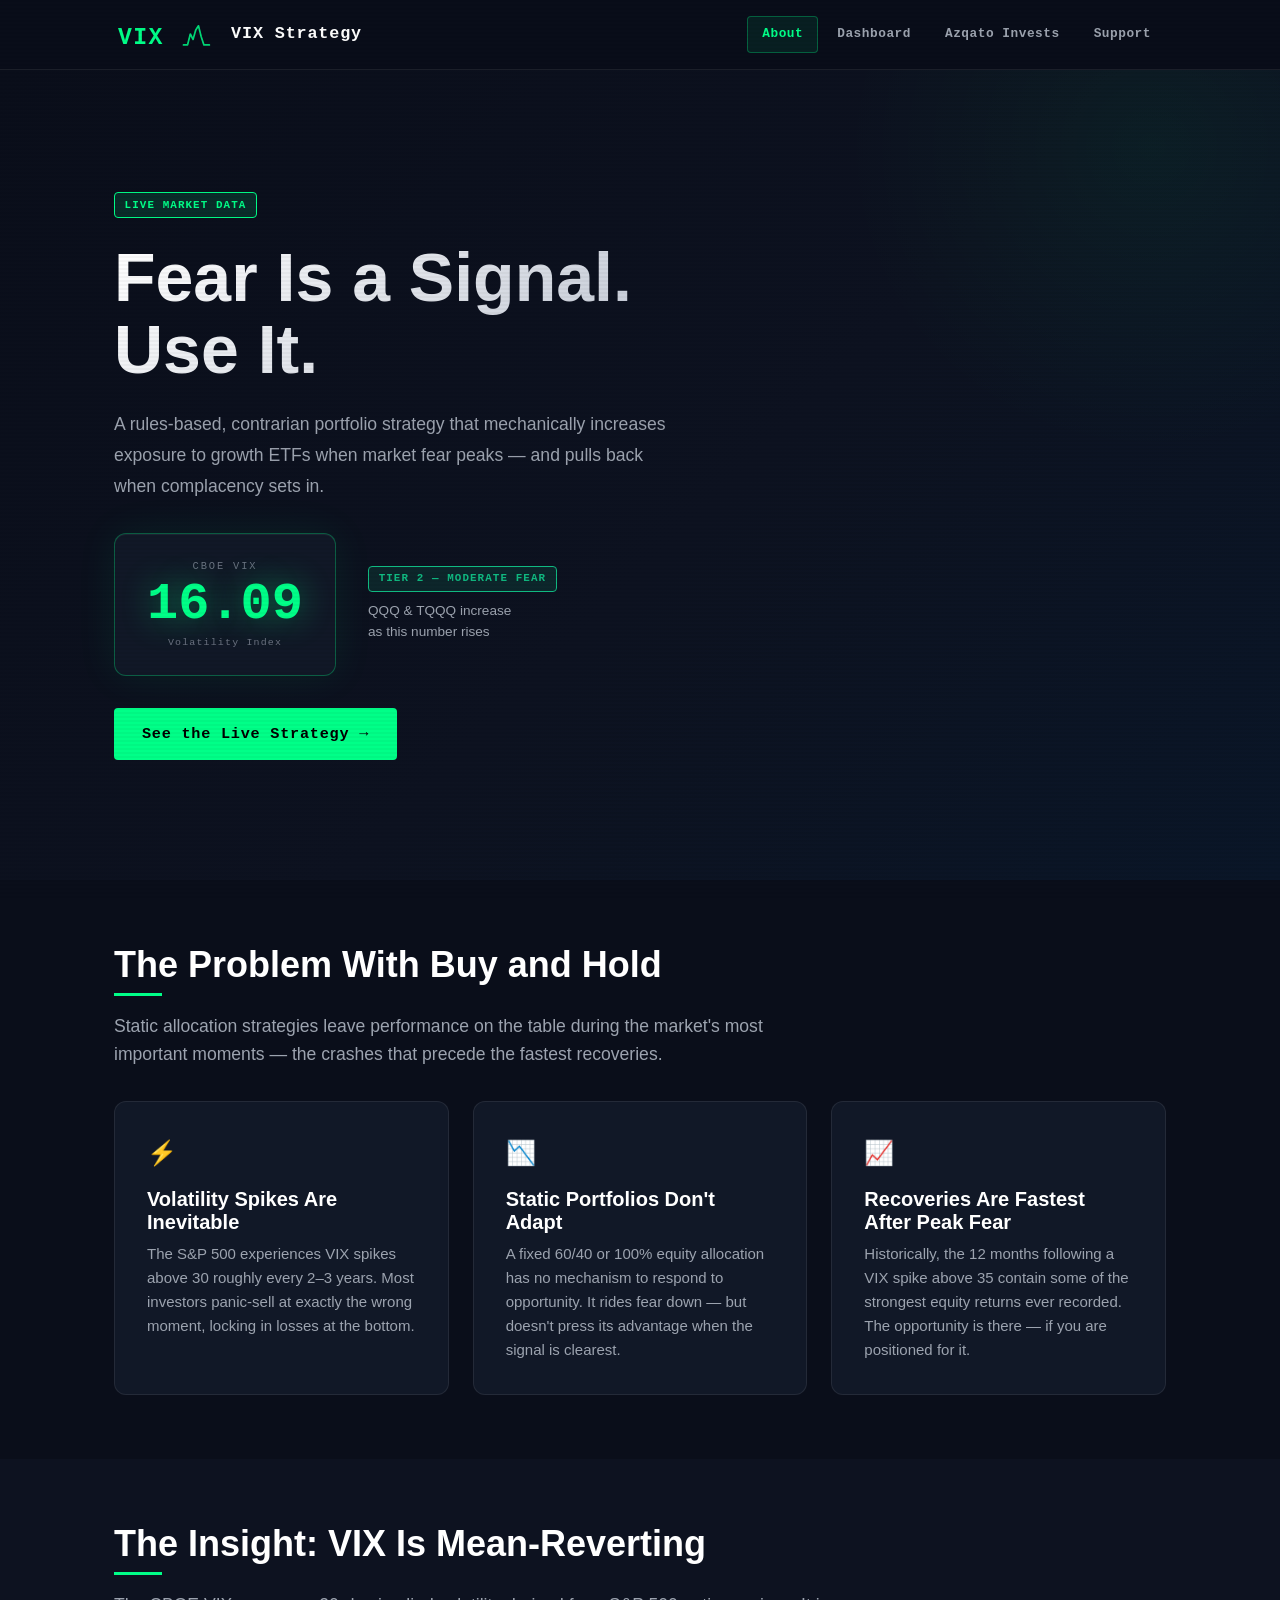
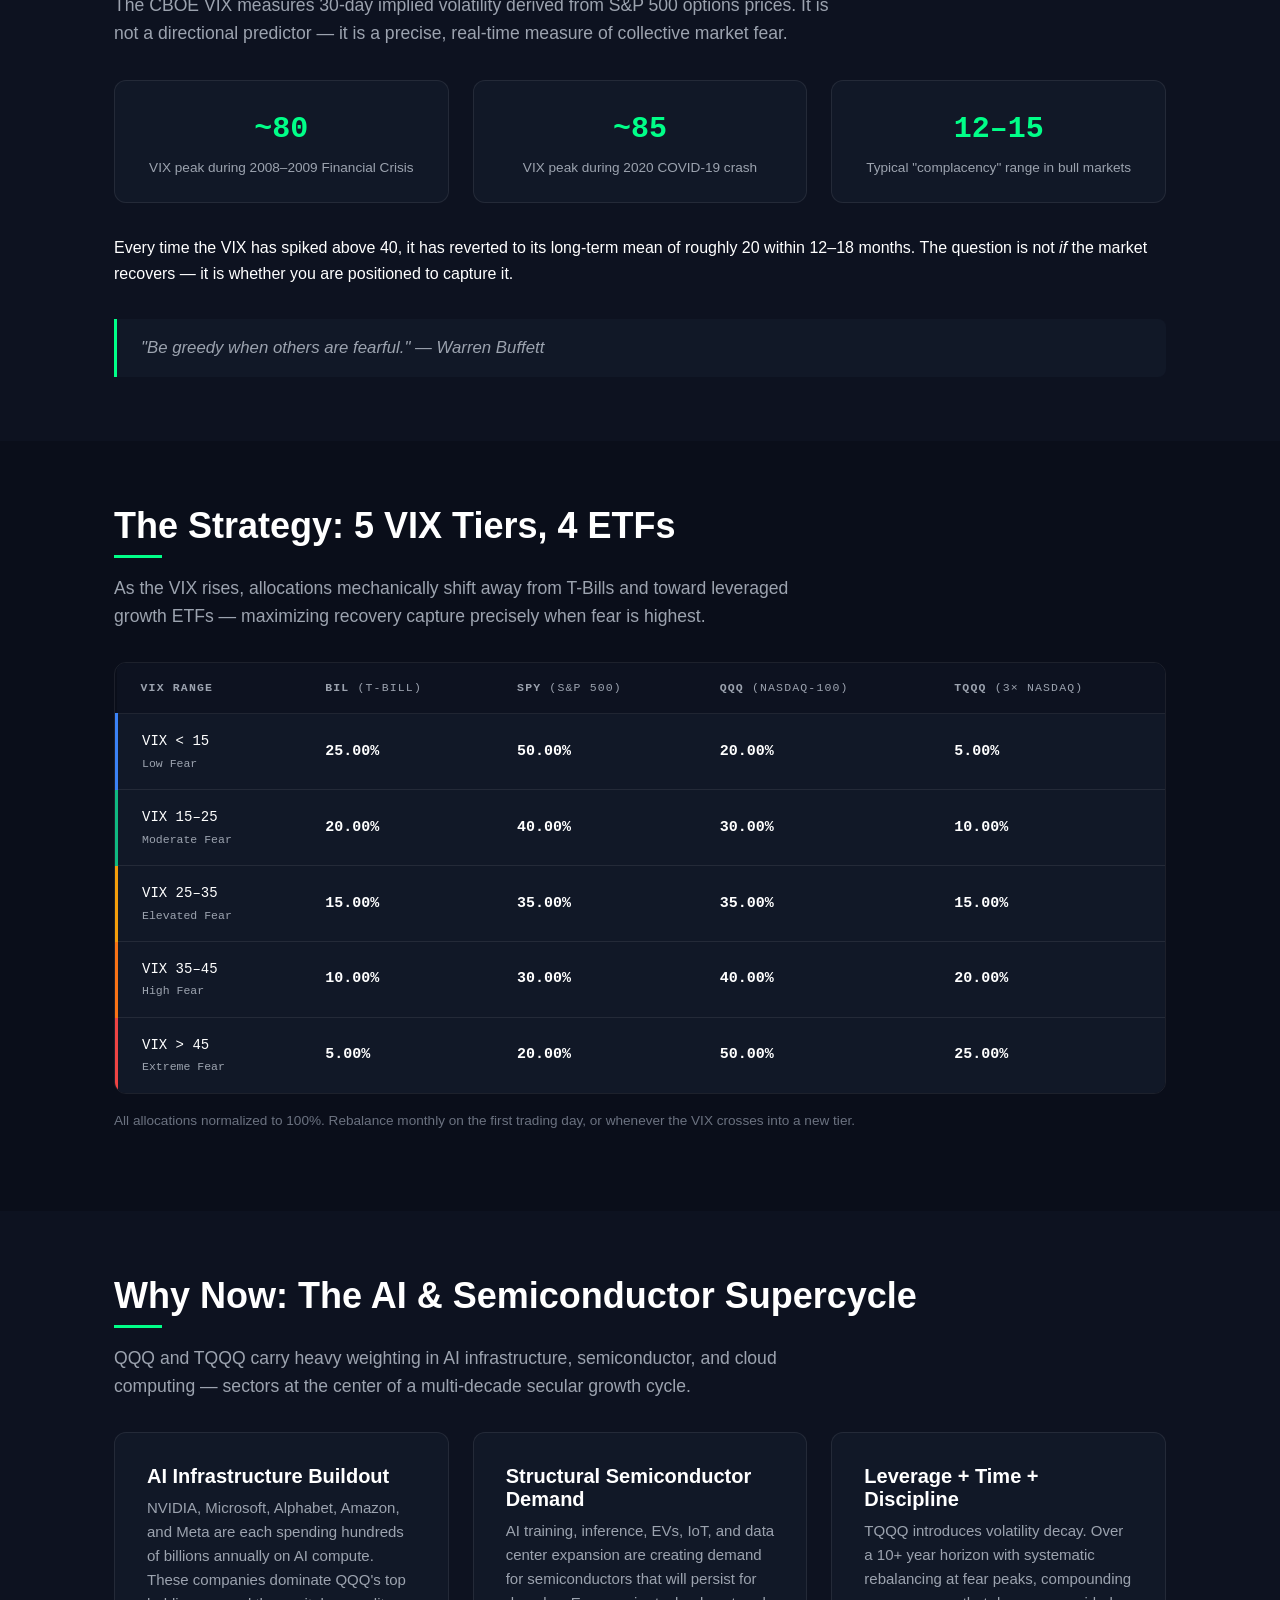
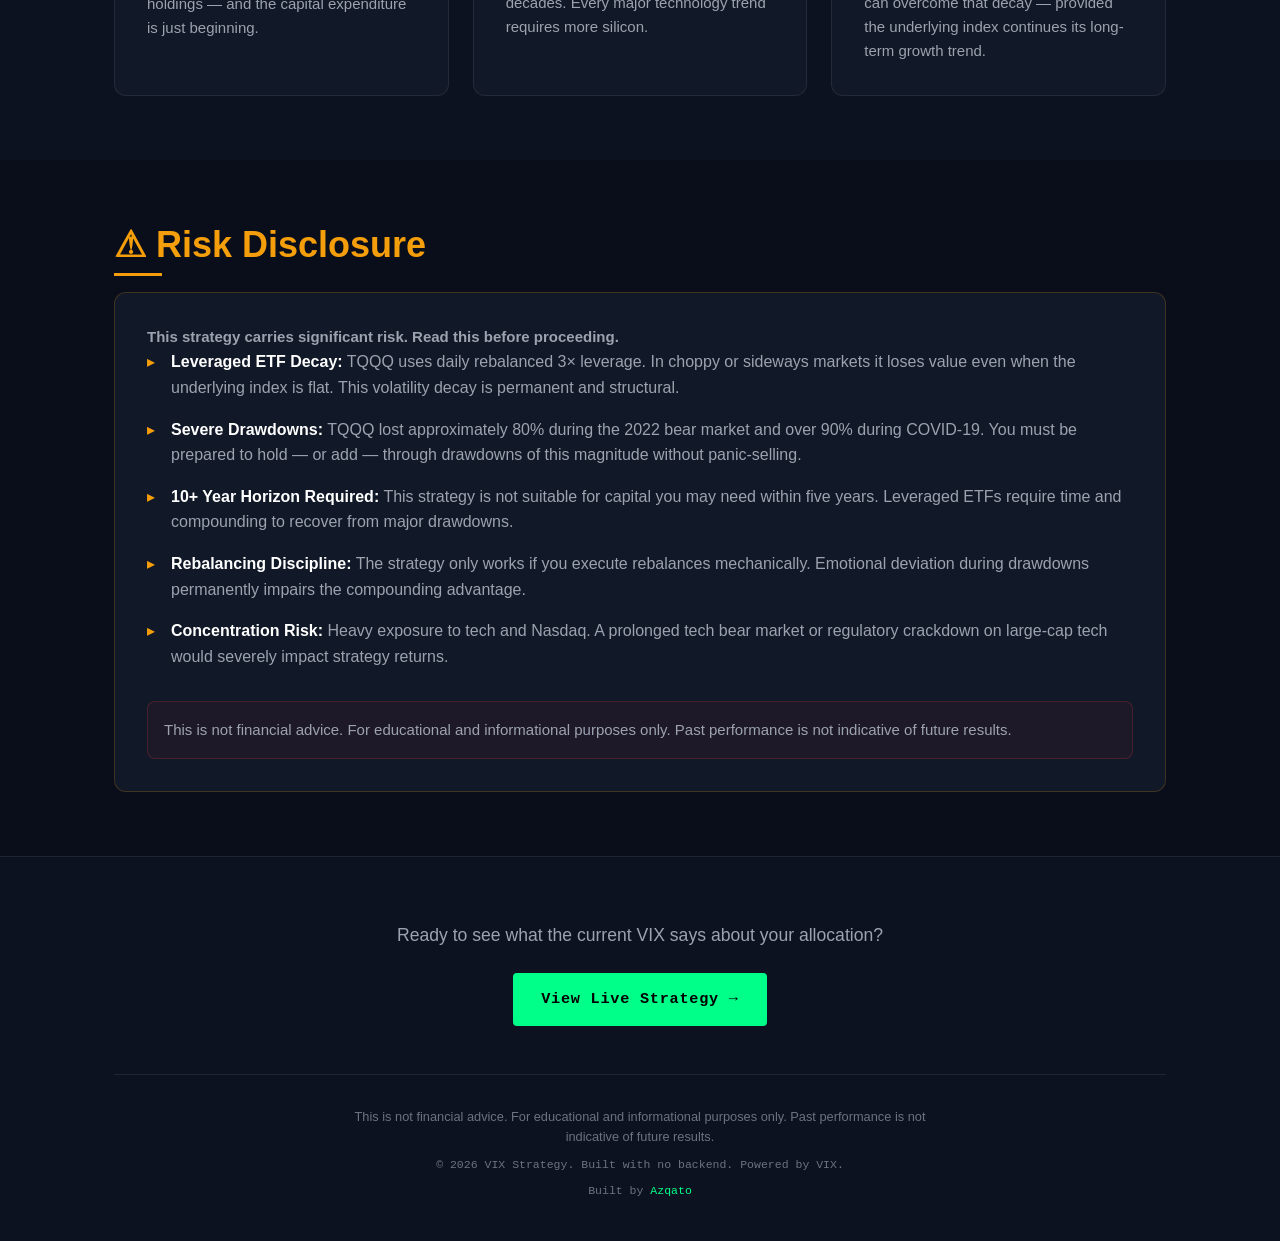
==== commit f4107c4b: "fix: wrap inline boot scripts in IIFEs to fix global scope collision Classic <script> tags share one" ====
--- a/index.html
+++ b/index.html
@@ -345,6 +345,13 @@
 <script src="assets/js/vix.js"></script>
 <script src="assets/js/strategy.js"></script>
 <script>
+(function () {
+  // Wrapped in an IIFE: classic scripts share one global scope, and vix.js/
+  // strategy.js declare top-level functions with these same names (getTier,
+  // getCachedVIX, fetchVIX). Destructuring them as top-level const here
+  // would collide with those global function declarations and throw a
+  // SyntaxError before this script ever runs. The IIFE gives this block its
+  // own scope so the local names can safely shadow the globals.
   const { getCachedVIX, fetchVIX } = window.VixData;
   const { getTier }                = window.VixStrategy;
 
@@ -415,6 +422,7 @@
       }
     }
   })();
+})();
 </script>
 </body>
 </html>
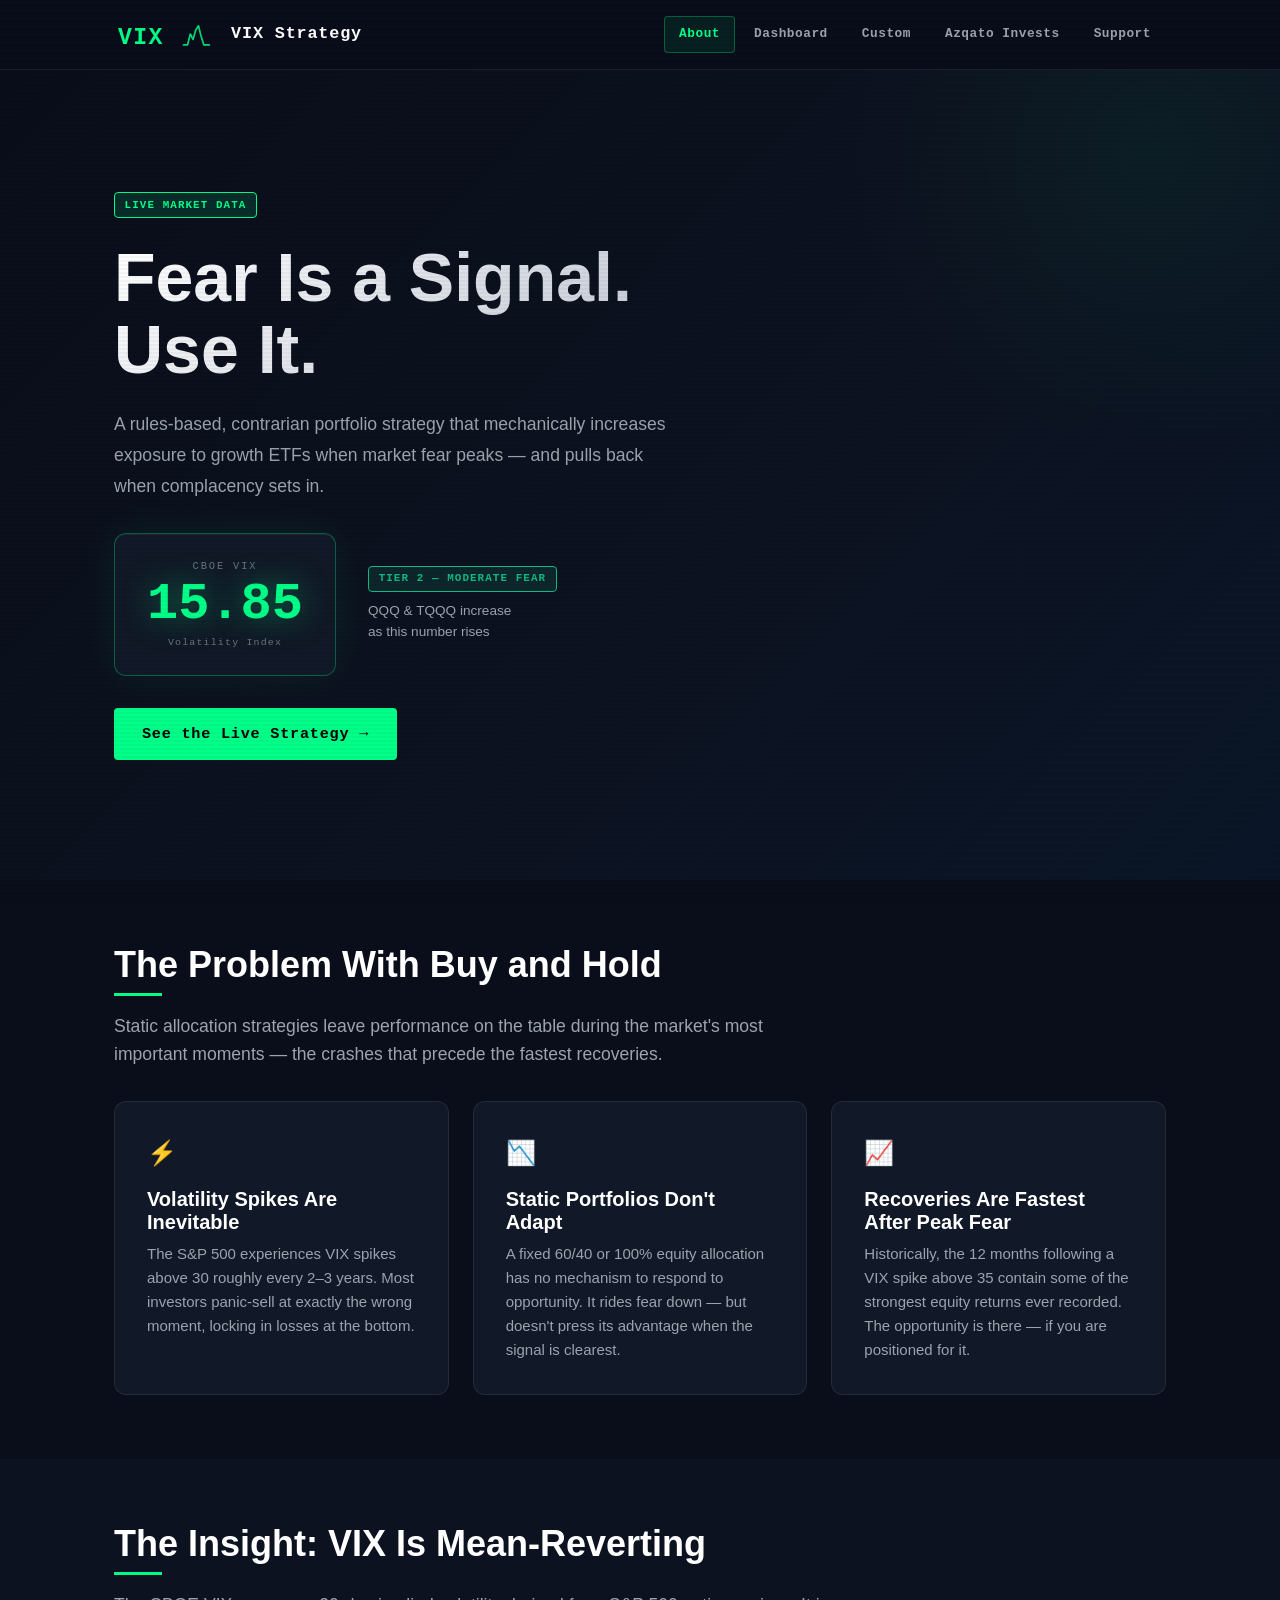
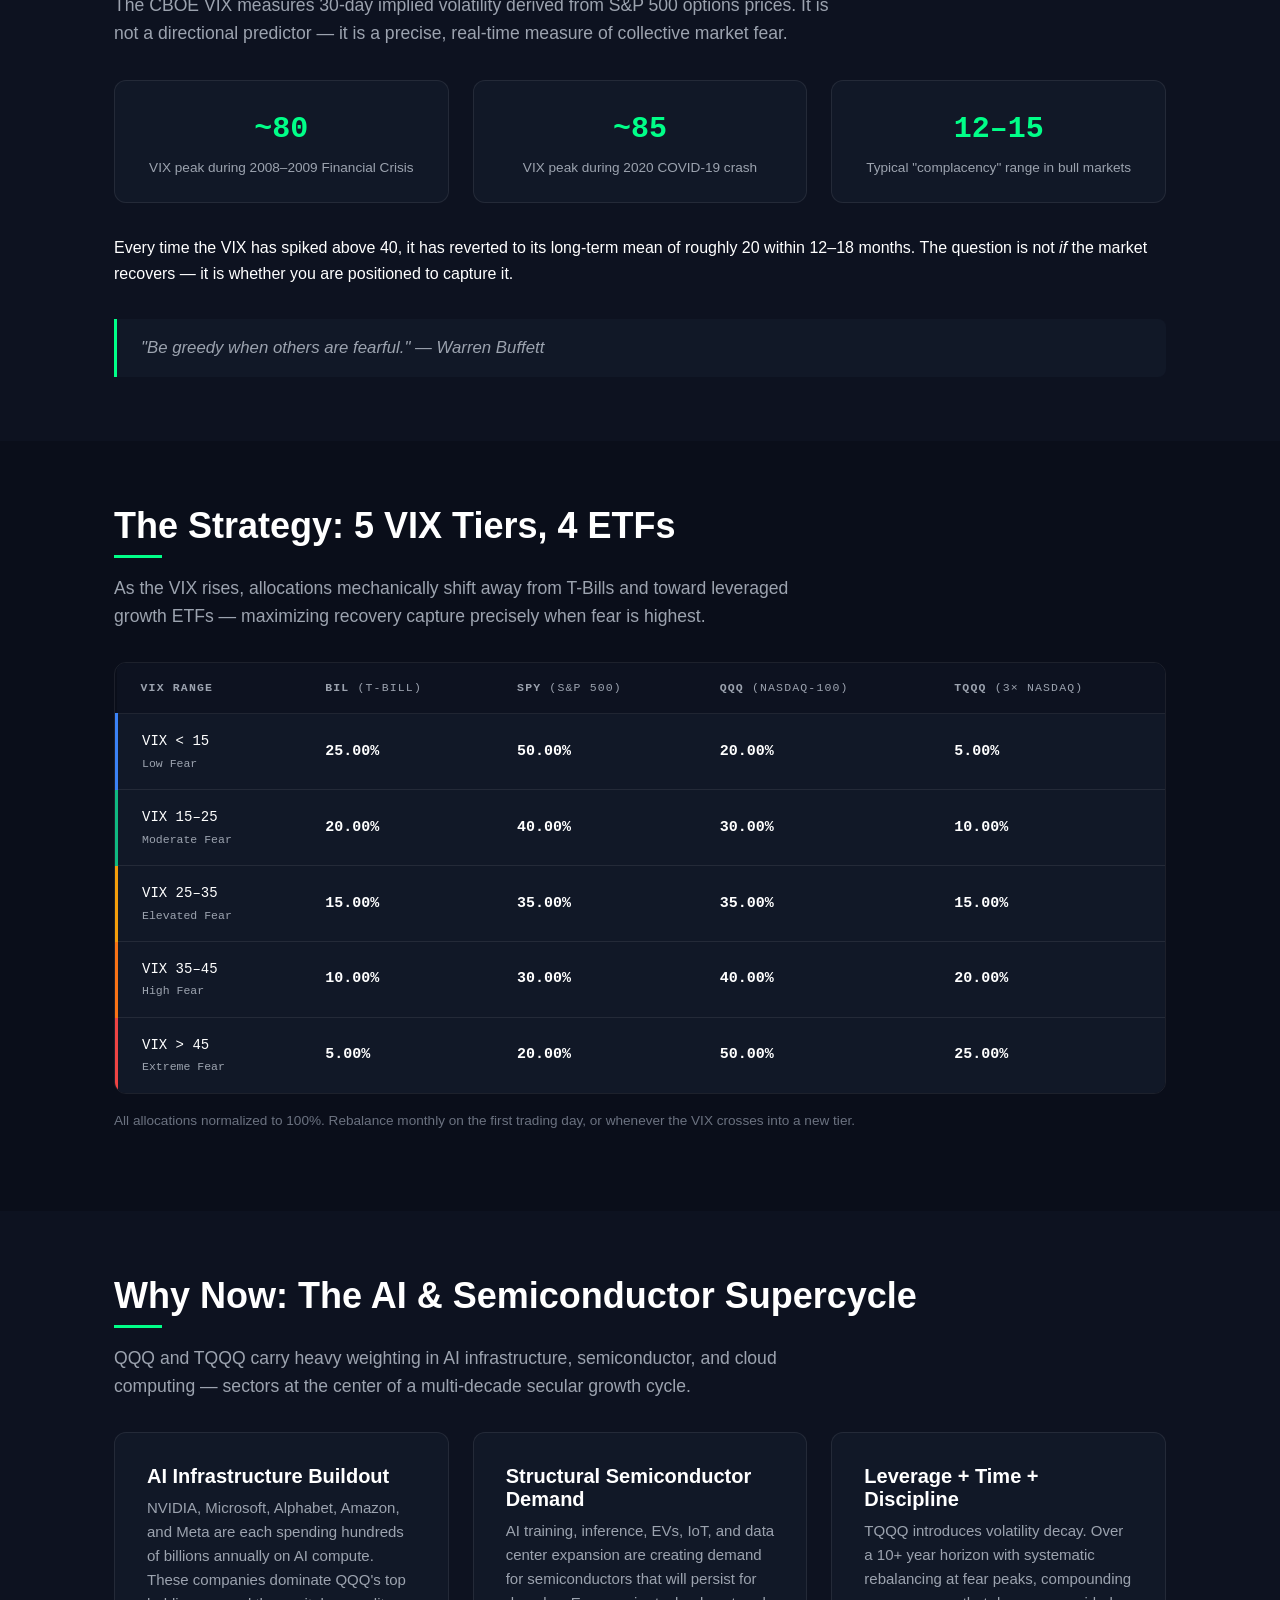
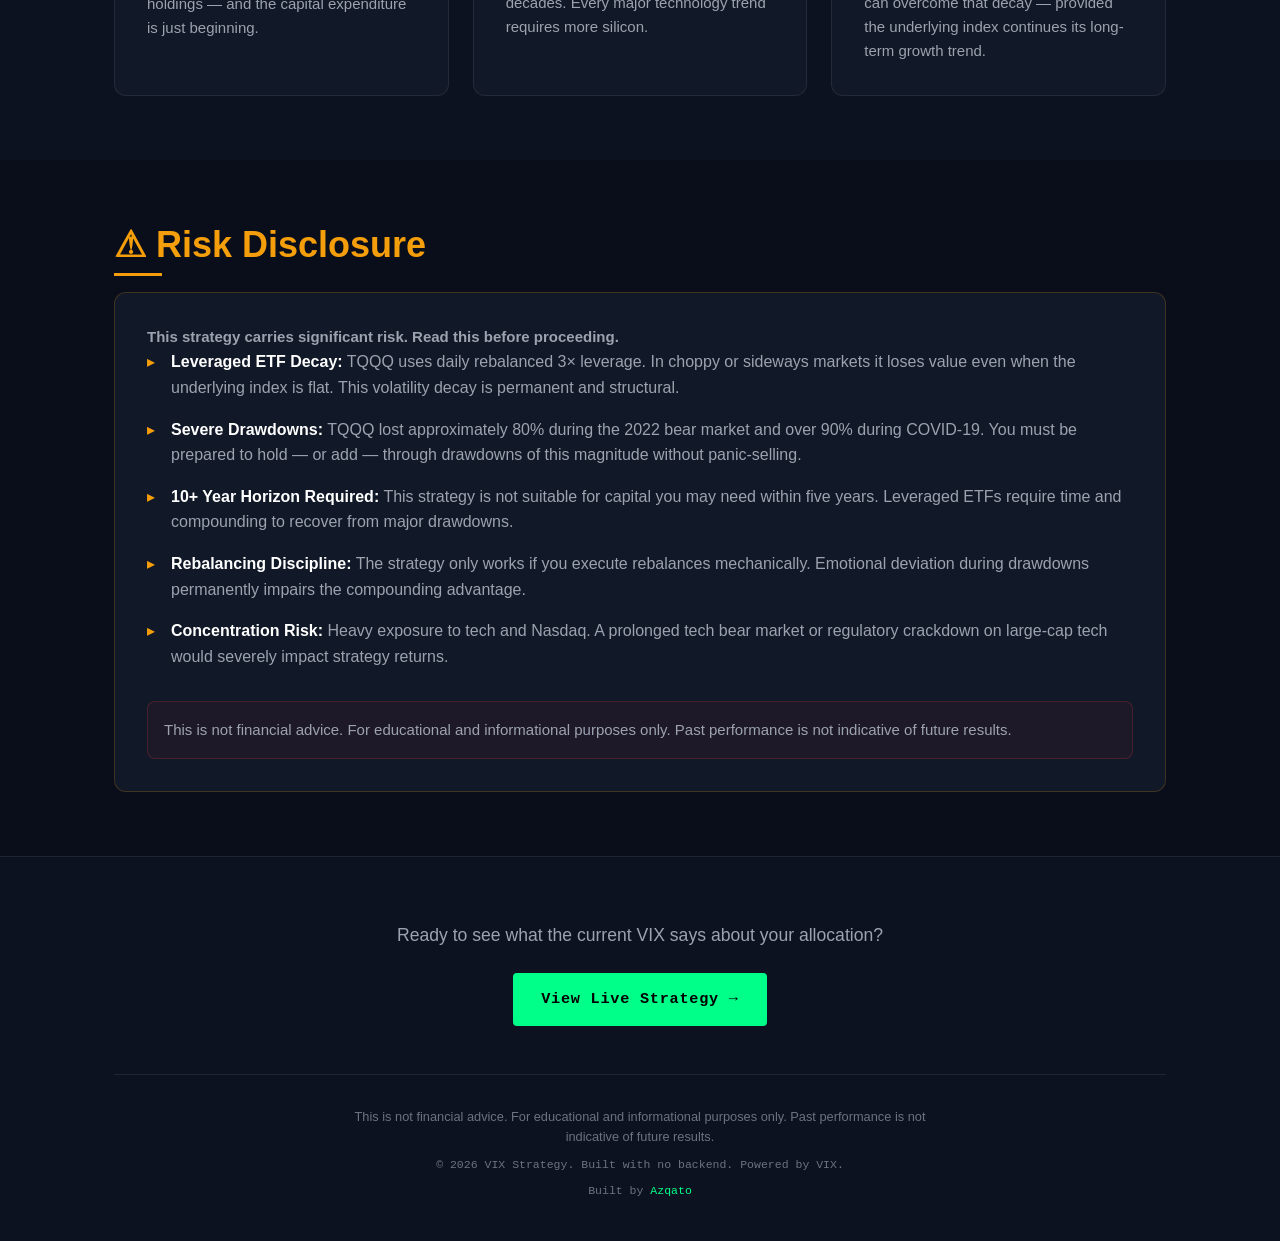
==== commit 9ce7d707: "feat: add Custom strategy builder (v1.2.0) New custom.html lets users substitute their own ticker in" ====
--- a/index.html
+++ b/index.html
@@ -29,6 +29,7 @@
     <div class="nav-links">
       <a href="index.html" class="nav-link nav-active" aria-current="page">About</a>
       <a href="strategy.html" class="nav-link">Dashboard</a>
+      <a href="custom.html" class="nav-link">Custom</a>
       <a href="https://azqato.com/invests" class="nav-link" target="_blank" rel="noopener noreferrer">Azqato Invests</a>
       <a href="https://azqato.github.io/support.html" class="nav-link" target="_blank" rel="noopener noreferrer">Support</a>
     </div>
--- a/assets/css/styles.css
+++ b/assets/css/styles.css
@@ -826,6 +826,73 @@
 .section-header h2::after { display: none; }
 
 /* ================================================
+   Custom Page — Customize Form
+   ================================================ */
+.customize-grid {
+  display: grid;
+  grid-template-columns: repeat(auto-fit, minmax(220px, 1fr));
+  gap: var(--sp-lg);
+  margin-bottom: var(--sp-lg);
+}
+
+.customize-field {
+  display: flex;
+  flex-direction: column;
+  gap: var(--sp-xs);
+}
+
+.customize-field label {
+  font-family: var(--font-mono);
+  font-size: 0.8rem;
+  font-weight: 700;
+  letter-spacing: 0.04em;
+}
+
+.customize-field-desc {
+  font-size: 0.78rem;
+  color: var(--text-secondary);
+  min-height: 2.2em;
+}
+
+.customize-input {
+  background: var(--bg-card);
+  border: 1px solid var(--border);
+  border-radius: var(--r-md);
+  padding: 0.65rem 0.875rem;
+  font-family: var(--font-mono);
+  font-size: 1rem;
+  font-weight: 700;
+  letter-spacing: 0.04em;
+  color: var(--text-primary);
+  text-transform: uppercase;
+  transition: var(--transition);
+}
+.customize-input:focus {
+  outline: none;
+  border-color: var(--accent-green);
+  box-shadow: 0 0 0 3px rgba(0, 255, 136, 0.12);
+}
+
+.customize-actions {
+  display: flex;
+  align-items: center;
+  gap: var(--sp-md);
+  flex-wrap: wrap;
+}
+
+.customize-status {
+  margin: var(--sp-md) 0 0;
+  font-size: 0.85rem;
+  color: var(--accent-green);
+}
+.customize-status-error {
+  color: var(--accent-red);
+}
+.customize-status:empty {
+  display: none;
+}
+
+/* ================================================
    Strategy Page — Accordion
    ================================================ */
 .accordion-details {
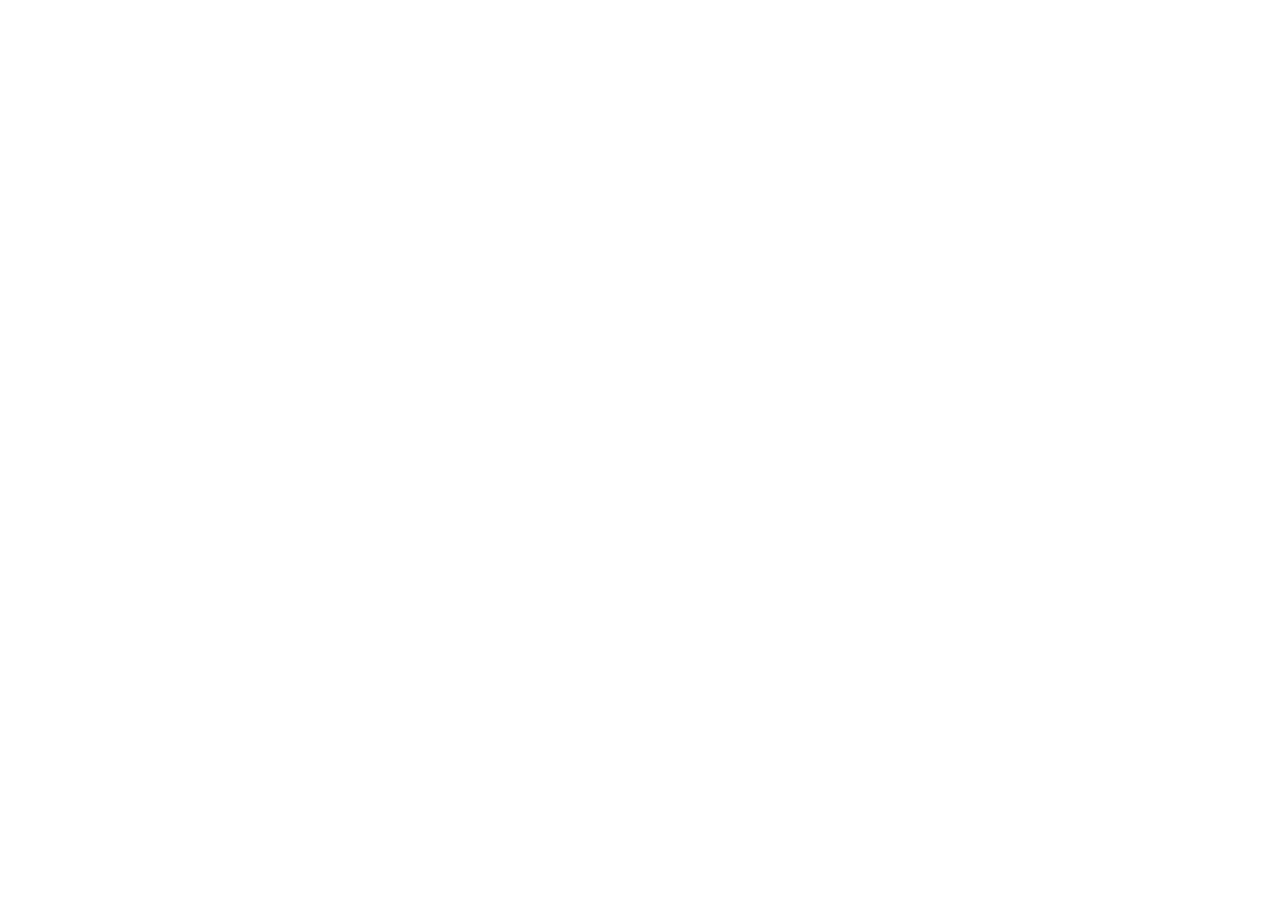
==== commit 00297c72: "v2.0.0: pages redirect to Azqato Invests; the data feed stays Co-Authored-By: Claude Opus 5.5 <norep" ====
--- a/index.html
+++ b/index.html
@@ -1,429 +1,17 @@
 <!DOCTYPE html>
 <html lang="en">
 <head>
-  <meta charset="UTF-8">
-  <meta name="viewport" content="width=device-width, initial-scale=1.0">
-  <title>VIX Strategy — Fear Is a Signal. Use It.</title>
-  <meta name="description" content="A rules-based, VIX-driven portfolio strategy. Real-time ETF allocations that increase growth exposure when market fear peaks.">
-
-  <!-- Open Graph -->
-  <meta property="og:title"       content="VIX Strategy — Fear Is a Signal. Use It.">
-  <meta property="og:description" content="Dynamic ETF allocations driven by the CBOE VIX. More aggressive exposure when fear is highest.">
-  <meta property="og:type"        content="website">
-  <meta property="og:image"       content="assets/img/logo.svg">
-
-  <link rel="icon" href="assets/img/favicon.svg" type="image/svg+xml">
-  <link rel="stylesheet" href="assets/css/styles.css">
+<meta charset="UTF-8">
+<meta name="viewport" content="width=device-width, initial-scale=1">
+<title>VIX Strategy — Fear Is a Signal. Use It.</title>
+<!-- Moved to Azqato Invests on 2026-10-02. This page only sends visitors on;
+     see the Azqato Invests PRD (azqato.github.io repo, docs/PRD.md Part 2,
+     Invests: Deprecation and Removal). Never reuse this address for other content. -->
+<link rel="canonical" href="https://azqato.com/invests/vix/">
+<meta http-equiv="refresh" content="0; url=https://azqato.com/invests/vix/">
+<script>location.replace("https://azqato.com/invests/vix/" + (location.hash && "https://azqato.com/invests/vix/".indexOf("#") < 0 ? location.hash : ""));</script>
 </head>
 <body>
-
-<!-- ============================================================
-     Navigation
-     ============================================================ -->
-<header class="site-header">
-  <nav class="nav-container" aria-label="Main navigation">
-    <a href="index.html" class="nav-brand">
-      <img src="assets/img/logo.svg" alt="VIX Strategy" class="nav-logo">
-      <span class="nav-title">VIX Strategy</span>
-    </a>
-    <div class="nav-links">
-      <a href="index.html" class="nav-link nav-active" aria-current="page">About</a>
-      <a href="strategy.html" class="nav-link">Dashboard</a>
-      <a href="custom.html" class="nav-link">Custom</a>
-      <a href="https://azqato.com/invests" class="nav-link" target="_blank" rel="noopener noreferrer">Azqato Invests</a>
-      <a href="https://azqato.github.io/support.html" class="nav-link" target="_blank" rel="noopener noreferrer">Support</a>
-    </div>
-  </nav>
-</header>
-
-<main>
-
-  <!-- ============================================================
-       Hero
-       ============================================================ -->
-  <section id="hero" class="hero-section">
-    <div class="container">
-      <div class="hero-content">
-        <div class="hero-badge">
-          <span class="badge badge-live" aria-label="Live market data indicator">LIVE MARKET DATA</span>
-        </div>
-
-        <h1 class="hero-headline">Fear Is a Signal.<br>Use It.</h1>
-
-        <p class="hero-subheadline">
-          A rules-based, contrarian portfolio strategy that mechanically
-          increases exposure to growth ETFs when market fear peaks —
-          and pulls back when complacency sets in.
-        </p>
-
-        <div class="hero-gauge-wrapper" aria-label="Live VIX gauge">
-          <div class="vix-gauge-display">
-            <div class="gauge-label">CBOE VIX</div>
-            <div class="gauge-value" id="hero-vix-value" aria-live="polite" aria-label="Current VIX value">--</div>
-            <div class="gauge-sublabel">Volatility Index</div>
-          </div>
-          <div class="gauge-tier-indicator">
-            <span class="badge badge-tier2" id="hero-tier-badge">Loading…</span>
-            <span class="text-secondary" style="font-size:0.85rem;">QQQ &amp; TQQQ increase<br>as this number rises</span>
-          </div>
-        </div>
-
-        <a href="strategy.html" class="btn-primary btn-large">See the Live Strategy →</a>
-      </div>
-    </div>
-  </section>
-
-  <!-- ============================================================
-       The Problem
-       ============================================================ -->
-  <section id="problem" class="section">
-    <div class="container">
-      <h2 class="section-title">The Problem With Buy and Hold</h2>
-      <p class="section-lead">
-        Static allocation strategies leave performance on the table
-        during the market's most important moments — the crashes that
-        precede the fastest recoveries.
-      </p>
-
-      <div class="problem-grid">
-        <div class="card">
-          <div class="card-icon text-accent-red">⚡</div>
-          <h3>Volatility Spikes Are Inevitable</h3>
-          <p>
-            The S&amp;P 500 experiences VIX spikes above 30 roughly every
-            2–3 years. Most investors panic-sell at exactly the wrong moment,
-            locking in losses at the bottom.
-          </p>
-        </div>
-
-        <div class="card">
-          <div class="card-icon text-accent-amber">📉</div>
-          <h3>Static Portfolios Don't Adapt</h3>
-          <p>
-            A fixed 60/40 or 100% equity allocation has no mechanism to
-            respond to opportunity. It rides fear down — but doesn't
-            press its advantage when the signal is clearest.
-          </p>
-        </div>
-
-        <div class="card">
-          <div class="card-icon text-accent-green">📈</div>
-          <h3>Recoveries Are Fastest After Peak Fear</h3>
-          <p>
-            Historically, the 12 months following a VIX spike above 35
-            contain some of the strongest equity returns ever recorded.
-            The opportunity is there — if you are positioned for it.
-          </p>
-        </div>
-      </div>
-    </div>
-  </section>
-
-  <!-- ============================================================
-       The Insight
-       ============================================================ -->
-  <section id="insight" class="section section-alt">
-    <div class="container">
-      <h2 class="section-title">The Insight: VIX Is Mean-Reverting</h2>
-      <p class="section-lead">
-        The CBOE VIX measures 30-day implied volatility derived from
-        S&amp;P 500 options prices. It is not a directional predictor —
-        it is a precise, real-time measure of collective market fear.
-      </p>
-
-      <div class="insight-grid">
-        <div class="insight-stat">
-          <div class="stat-value text-accent-green">~80</div>
-          <div class="stat-label">VIX peak during 2008–2009 Financial Crisis</div>
-        </div>
-        <div class="insight-stat">
-          <div class="stat-value text-accent-green">~85</div>
-          <div class="stat-label">VIX peak during 2020 COVID-19 crash</div>
-        </div>
-        <div class="insight-stat">
-          <div class="stat-value text-accent-green">12–15</div>
-          <div class="stat-label">Typical "complacency" range in bull markets</div>
-        </div>
-      </div>
-
-      <p>
-        Every time the VIX has spiked above 40, it has reverted to its
-        long-term mean of roughly 20 within 12–18 months. The question
-        is not <em>if</em> the market recovers — it is whether you are
-        positioned to capture it.
-      </p>
-
-      <blockquote class="insight-quote">
-        <p>"Be greedy when others are fearful." — Warren Buffett</p>
-      </blockquote>
-    </div>
-  </section>
-
-  <!-- ============================================================
-       The Strategy
-       ============================================================ -->
-  <section id="strategy" class="section">
-    <div class="container">
-      <h2 class="section-title">The Strategy: 5 VIX Tiers, 4 ETFs</h2>
-      <p class="section-lead">
-        As the VIX rises, allocations mechanically shift away from
-        T-Bills and toward leveraged growth ETFs — maximizing recovery
-        capture precisely when fear is highest.
-      </p>
-
-      <div class="table-wrapper">
-        <table class="table-styled" aria-label="VIX tier allocation table">
-          <thead>
-            <tr>
-              <th>VIX Range</th>
-              <th>BIL <span class="ticker-desc">(T-Bill)</span></th>
-              <th>SPY <span class="ticker-desc">(S&P 500)</span></th>
-              <th>QQQ <span class="ticker-desc">(Nasdaq-100)</span></th>
-              <th>TQQQ <span class="ticker-desc">(3× Nasdaq)</span></th>
-            </tr>
-          </thead>
-          <tbody>
-            <tr class="tier-row" data-tier="tier1">
-              <td class="tier-label">VIX &lt; 15<span class="fear-label">Low Fear</span></td>
-              <td class="data-value">25.00%</td>
-              <td class="data-value">50.00%</td>
-              <td class="data-value">20.00%</td>
-              <td class="data-value">5.00%</td>
-            </tr>
-            <tr class="tier-row" data-tier="tier2">
-              <td class="tier-label">VIX 15–25<span class="fear-label">Moderate Fear</span></td>
-              <td class="data-value">20.00%</td>
-              <td class="data-value">40.00%</td>
-              <td class="data-value">30.00%</td>
-              <td class="data-value">10.00%</td>
-            </tr>
-            <tr class="tier-row" data-tier="tier3">
-              <td class="tier-label">VIX 25–35<span class="fear-label">Elevated Fear</span></td>
-              <td class="data-value">15.00%</td>
-              <td class="data-value">35.00%</td>
-              <td class="data-value">35.00%</td>
-              <td class="data-value">15.00%</td>
-            </tr>
-            <tr class="tier-row" data-tier="tier4">
-              <td class="tier-label">VIX 35–45<span class="fear-label">High Fear</span></td>
-              <td class="data-value">10.00%</td>
-              <td class="data-value">30.00%</td>
-              <td class="data-value">40.00%</td>
-              <td class="data-value">20.00%</td>
-            </tr>
-            <tr class="tier-row" data-tier="tier5">
-              <td class="tier-label">VIX &gt; 45<span class="fear-label">Extreme Fear</span></td>
-              <td class="data-value">5.00%</td>
-              <td class="data-value">20.00%</td>
-              <td class="data-value">50.00%</td>
-              <td class="data-value">25.00%</td>
-            </tr>
-          </tbody>
-        </table>
-      </div>
-
-      <p class="table-note">
-        All allocations normalized to 100%. Rebalance monthly on the first
-        trading day, or whenever the VIX crosses into a new tier.
-      </p>
-    </div>
-  </section>
-
-  <!-- ============================================================
-       Why Now
-       ============================================================ -->
-  <section id="why-now" class="section section-alt">
-    <div class="container">
-      <h2 class="section-title">Why Now: The AI &amp; Semiconductor Supercycle</h2>
-      <p class="section-lead">
-        QQQ and TQQQ carry heavy weighting in AI infrastructure,
-        semiconductor, and cloud computing — sectors at the center of a
-        multi-decade secular growth cycle.
-      </p>
-
-      <div class="why-grid">
-        <div class="card">
-          <h3>AI Infrastructure Buildout</h3>
-          <p>
-            NVIDIA, Microsoft, Alphabet, Amazon, and Meta are each spending
-            hundreds of billions annually on AI compute. These companies
-            dominate QQQ's top holdings — and the capital expenditure is
-            just beginning.
-          </p>
-        </div>
-        <div class="card">
-          <h3>Structural Semiconductor Demand</h3>
-          <p>
-            AI training, inference, EVs, IoT, and data center expansion are
-            creating demand for semiconductors that will persist for decades.
-            Every major technology trend requires more silicon.
-          </p>
-        </div>
-        <div class="card">
-          <h3>Leverage + Time + Discipline</h3>
-          <p>
-            TQQQ introduces volatility decay. Over a 10+ year horizon with
-            systematic rebalancing at fear peaks, compounding can overcome
-            that decay — provided the underlying index continues its
-            long-term growth trend.
-          </p>
-        </div>
-      </div>
-    </div>
-  </section>
-
-  <!-- ============================================================
-       Risk Disclosure
-       ============================================================ -->
-  <section id="risk" class="section risk-section">
-    <div class="container">
-      <h2 class="section-title">⚠ Risk Disclosure</h2>
-
-      <div class="risk-card card">
-        <p class="risk-lead">This strategy carries significant risk. Read this before proceeding.</p>
-
-        <ul class="risk-list" aria-label="Risk factors">
-          <li>
-            <strong>Leveraged ETF Decay:</strong> TQQQ uses daily rebalanced
-            3× leverage. In choppy or sideways markets it loses value even
-            when the underlying index is flat. This volatility decay is
-            permanent and structural.
-          </li>
-          <li>
-            <strong>Severe Drawdowns:</strong> TQQQ lost approximately 80%
-            during the 2022 bear market and over 90% during COVID-19. You
-            must be prepared to hold — or add — through drawdowns of this
-            magnitude without panic-selling.
-          </li>
-          <li>
-            <strong>10+ Year Horizon Required:</strong> This strategy is not
-            suitable for capital you may need within five years. Leveraged ETFs
-            require time and compounding to recover from major drawdowns.
-          </li>
-          <li>
-            <strong>Rebalancing Discipline:</strong> The strategy only works
-            if you execute rebalances mechanically. Emotional deviation during
-            drawdowns permanently impairs the compounding advantage.
-          </li>
-          <li>
-            <strong>Concentration Risk:</strong> Heavy exposure to tech and
-            Nasdaq. A prolonged tech bear market or regulatory crackdown on
-            large-cap tech would severely impact strategy returns.
-          </li>
-        </ul>
-
-        <p class="disclaimer-text">
-          This is not financial advice. For educational and informational
-          purposes only. Past performance is not indicative of future results.
-        </p>
-      </div>
-    </div>
-  </section>
-
-</main>
-
-<!-- ============================================================
-     Footer
-     ============================================================ -->
-<footer class="site-footer">
-  <div class="container">
-    <div class="footer-cta">
-      <p>Ready to see what the current VIX says about your allocation?</p>
-      <a href="strategy.html" class="btn-primary btn-large">View Live Strategy →</a>
-    </div>
-    <div class="footer-disclaimer">
-      <p>
-        This is not financial advice. For educational and informational
-        purposes only. Past performance is not indicative of future results.
-      </p>
-      <p class="footer-copyright">© 2026 VIX Strategy. Built with no backend. Powered by VIX.</p>
-      <p class="footer-copyright">Built by <a href="https://azqato.github.io/" target="_blank" rel="noopener noreferrer" style="color:var(--accent-green);text-decoration:none;">Azqato</a></p>
-    </div>
-  </div>
-</footer>
-
-<script src="data/vix.js"></script>
-<script src="assets/js/vix.js"></script>
-<script src="assets/js/strategy.js"></script>
-<script>
-(function () {
-  // Wrapped in an IIFE: classic scripts share one global scope, and vix.js/
-  // strategy.js declare top-level functions with these same names (getTier,
-  // getCachedVIX, fetchVIX). Destructuring them as top-level const here
-  // would collide with those global function declarations and throw a
-  // SyntaxError before this script ever runs. The IIFE gives this block its
-  // own scope so the local names can safely shadow the globals.
-  const { getCachedVIX, fetchVIX } = window.VixData;
-  const { getTier }                = window.VixStrategy;
-
-  const SHORT_LABELS = {
-    tier1: 'Tier 1 — Low Fear',
-    tier2: 'Tier 2 — Moderate Fear',
-    tier3: 'Tier 3 — Elevated Fear',
-    tier4: 'Tier 4 — High Fear',
-    tier5: 'Tier 5 — Extreme Fear',
-  };
-  const TIER_CLASSES = {
-    tier1: 'badge badge-tier1',
-    tier2: 'badge badge-tier2',
-    tier3: 'badge badge-tier3',
-    tier4: 'badge badge-tier4',
-    tier5: 'badge badge-tier5',
-  };
-
-  function updateGauge(vixValue) {
-    const valueEl = document.getElementById('hero-vix-value');
-    const badgeEl = document.getElementById('hero-tier-badge');
-    if (!valueEl || !badgeEl || vixValue == null) return;
-    valueEl.classList.remove('gauge-status-text', 'gauge-status-error');
-    valueEl.textContent   = vixValue.toFixed(2);
-    const tier            = getTier(vixValue);
-    badgeEl.textContent   = SHORT_LABELS[tier] ?? tier;
-    badgeEl.className     = TIER_CLASSES[tier] ?? 'badge';
-  }
-
-  (async () => {
-    // Paint last-known value from localStorage instantly — no network wait
-    const cached = getCachedVIX();
-    if (cached) updateGauge(cached.value);
-
-    // Show loading counter only when there is no cached value to display
-    let loadingTimer = null;
-    if (!cached) {
-      let count = 0;
-      const el = document.getElementById('hero-vix-value');
-      if (el) {
-        count++;
-        el.textContent = `Loading ${count}`;
-        el.classList.add('gauge-status-text');
-        el.classList.remove('gauge-status-error');
-        loadingTimer = setInterval(() => {
-          count++;
-          el.textContent = `Loading ${count}`;
-        }, 1000);
-      }
-    }
-
-    // Fetch fresh data and update if it changed
-    const fresh = await fetchVIX();
-    if (loadingTimer) { clearInterval(loadingTimer); loadingTimer = null; }
-
-    if (fresh.value != null) {
-      updateGauge(fresh.value);
-    } else if (fresh.error) {
-      const el = document.getElementById('hero-vix-value');
-      if (el) {
-        el.textContent = 'Error Please Refresh';
-        el.classList.add('gauge-status-text', 'gauge-status-error');
-      }
-      const badgeEl = document.getElementById('hero-tier-badge');
-      if (badgeEl) {
-        badgeEl.textContent = 'Error';
-        badgeEl.className   = 'badge badge-error';
-      }
-    }
-  })();
-})();
-</script>
+<p>This page has moved to Azqato Invests: <a href="https://azqato.com/invests/vix/">VIX Strategy — Fear Is a Signal. Use It.</a>.</p>
 </body>
 </html>
